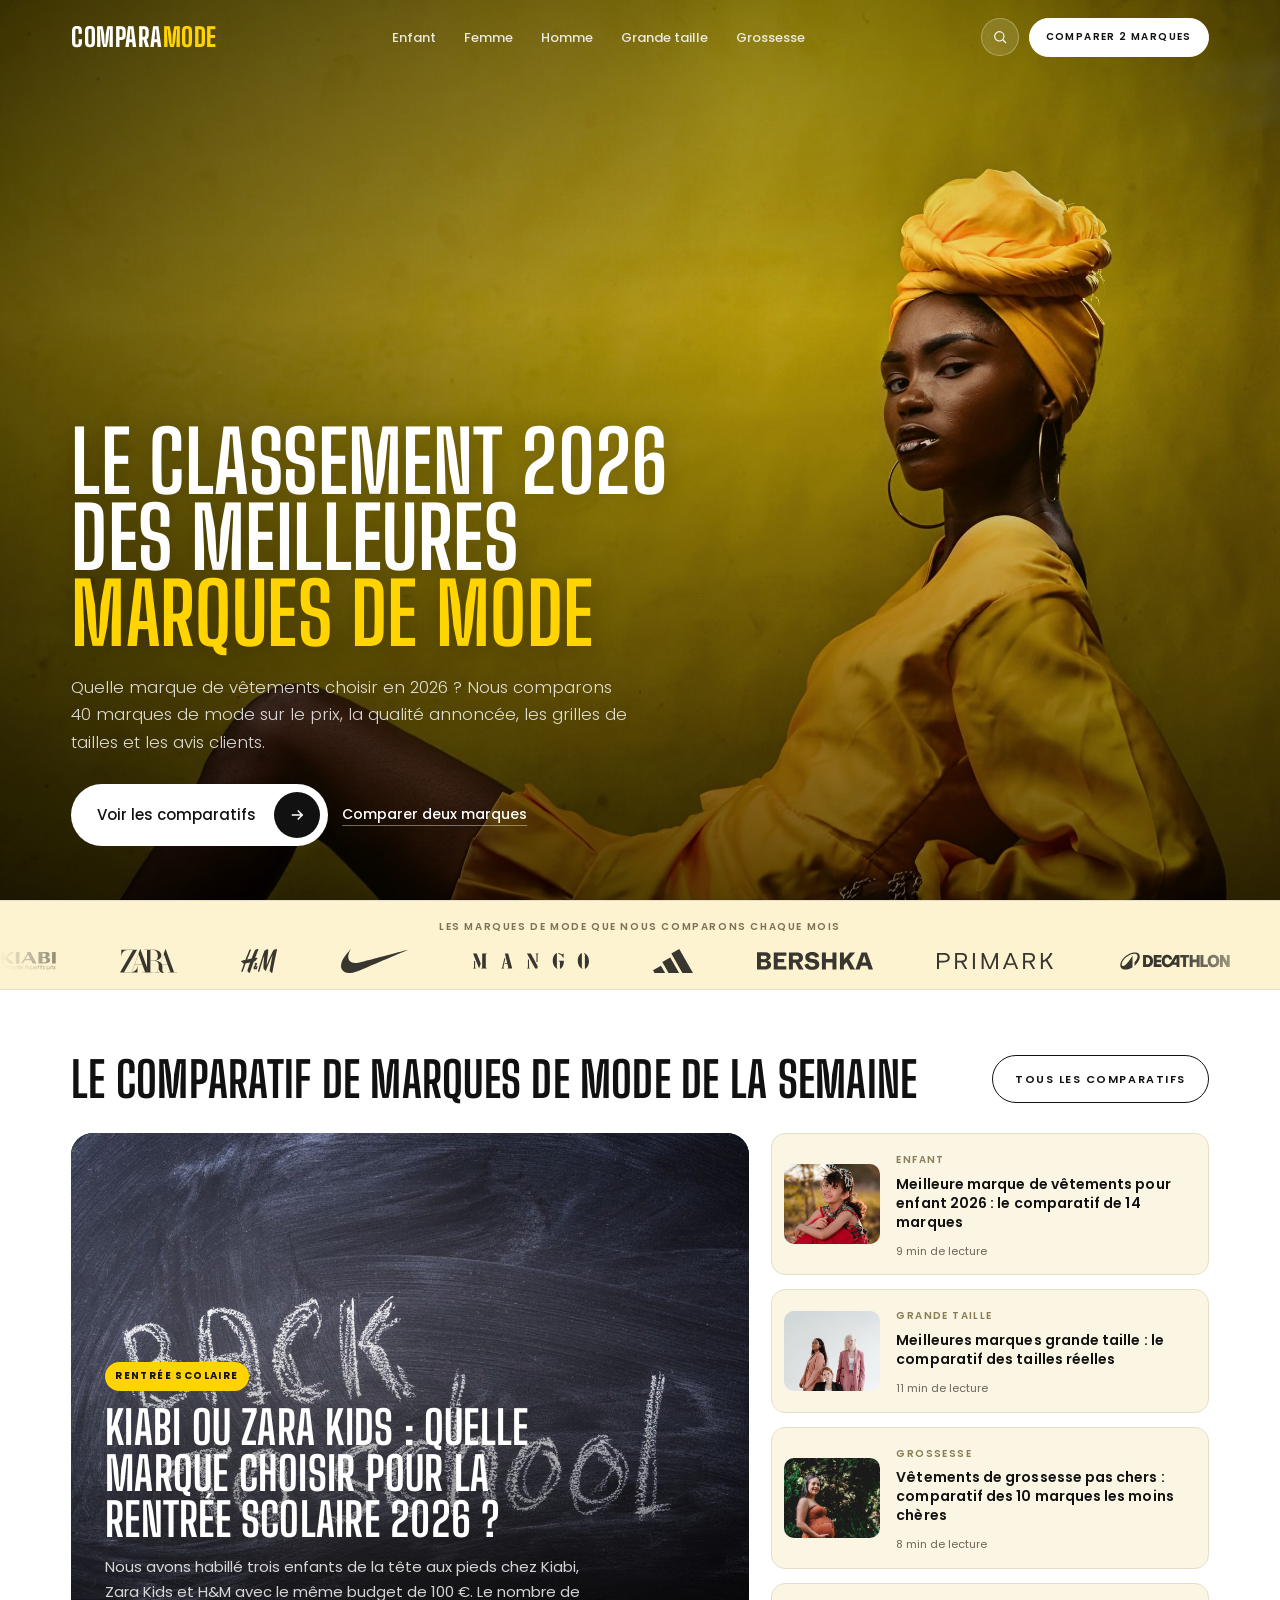
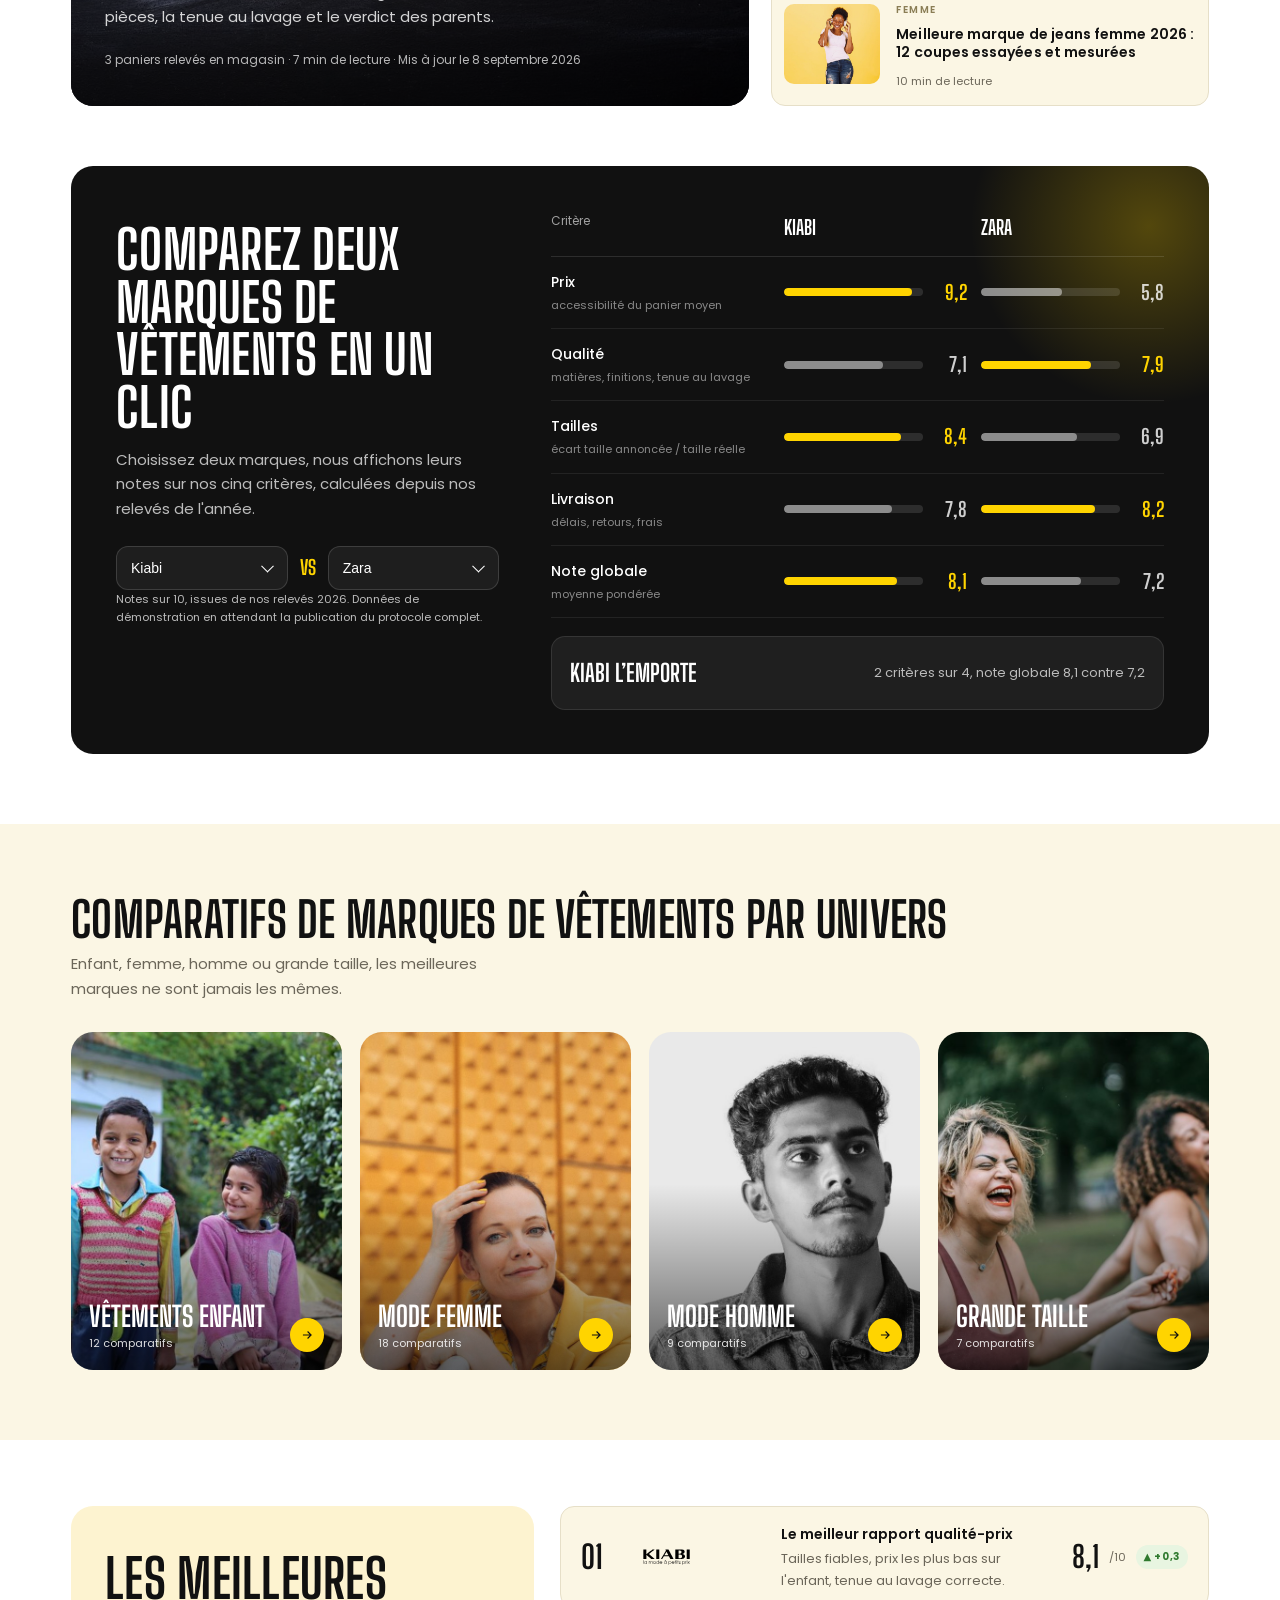
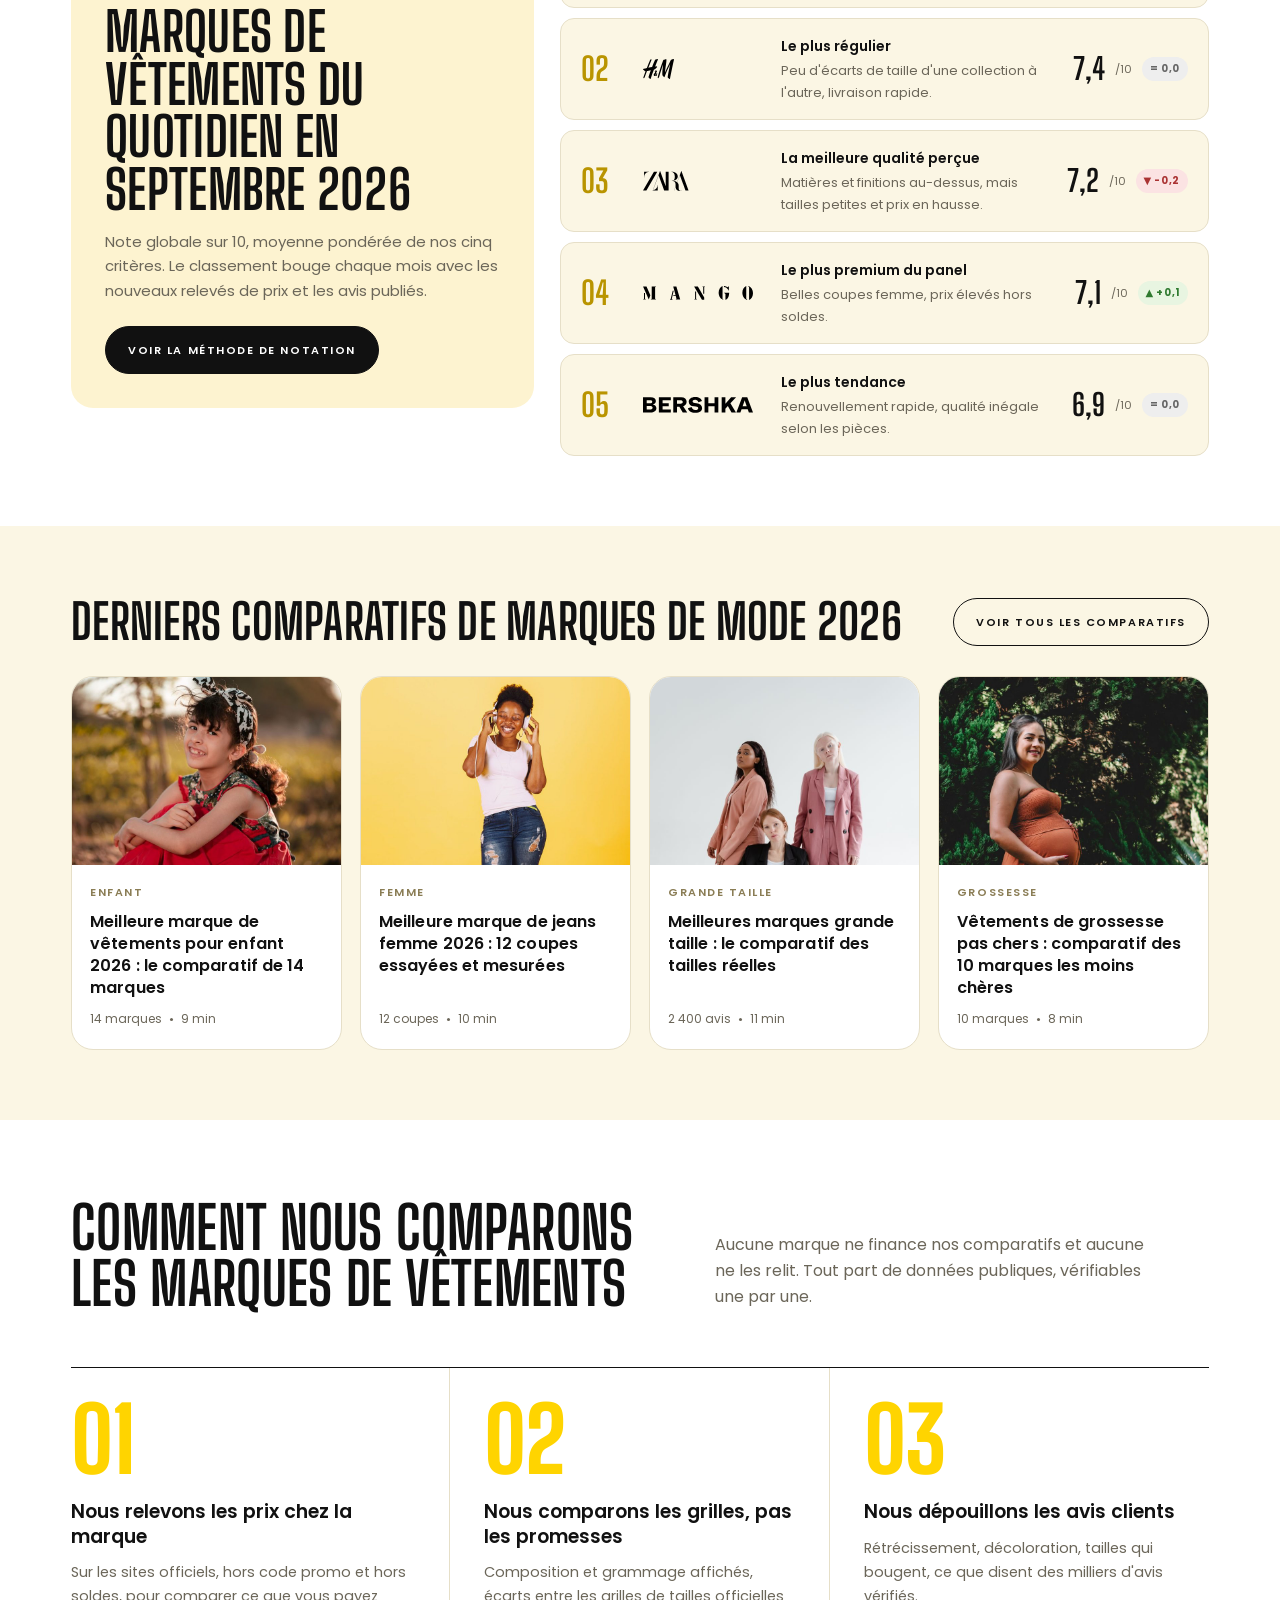
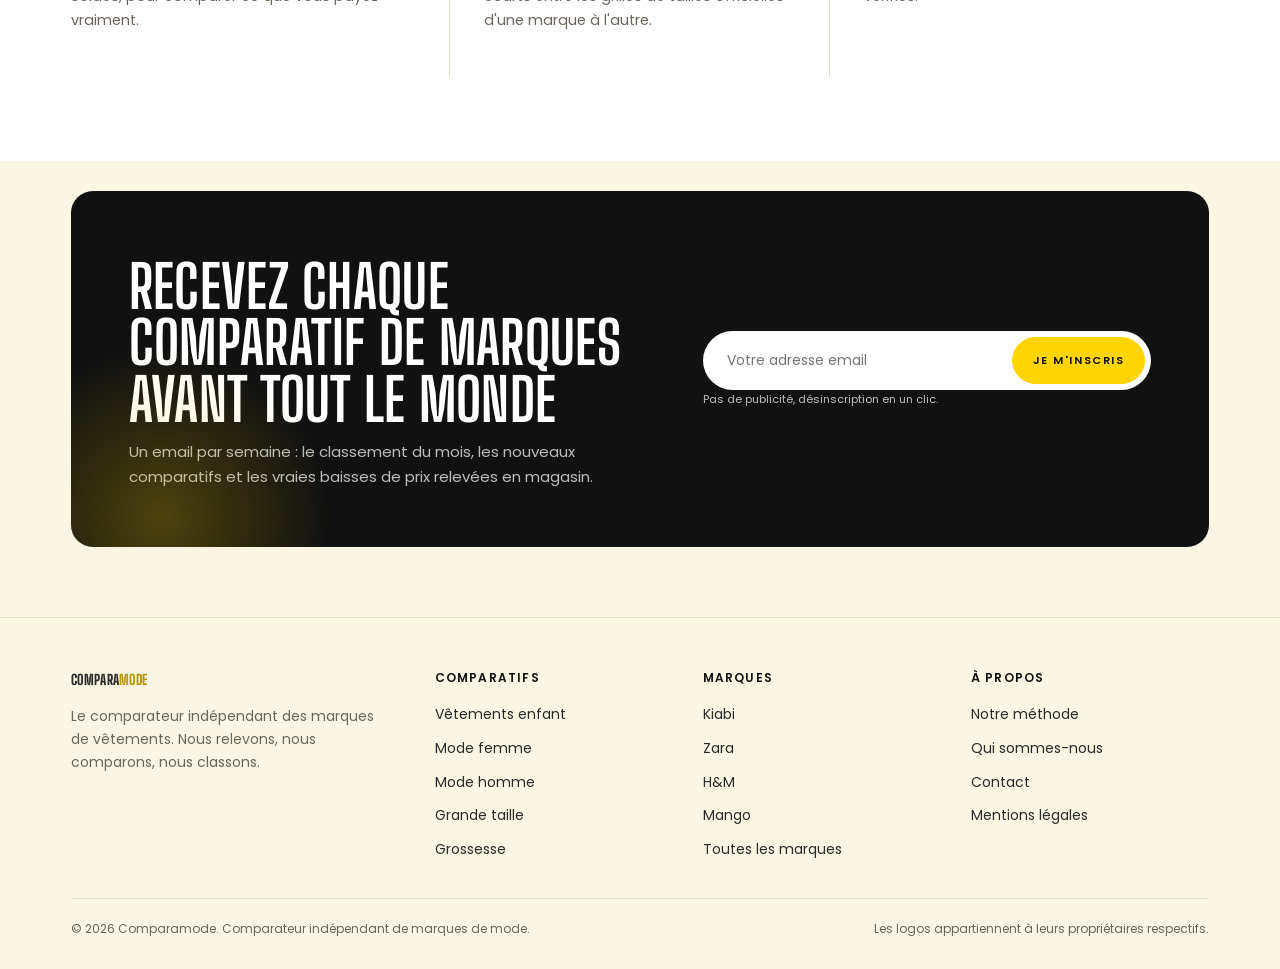
==== index.html @ b5bf591c "Comparamode, comparateur de marques de mode Site statique complet : page d'accueil, 5 pages catégori" ====
<!doctype html>
<html lang="fr">
<head>
<meta charset="utf-8">
<meta name="viewport" content="width=device-width, initial-scale=1">
<title>Comparateur de marques de mode 2026 : le classement des meilleures marques</title>
<meta name="description" content="Comparateur de marques de vêtements 2026 : prix, qualité, tailles réelles et délais de 40 marques de mode, de Kiabi à Zara. Comparatifs enfant, femme, homme et grande taille.">
<link rel="preconnect" href="https://fonts.googleapis.com">
<link rel="preconnect" href="https://fonts.gstatic.com" crossorigin>
<link href="https://fonts.googleapis.com/css2?family=Big+Shoulders+Display:wght@600;700;800&family=Poppins:wght@300;400;500;600&display=swap" rel="stylesheet">
<link rel="stylesheet" href="assets/css/site.css?v=4">
</head>
<body>

<header>
  <div class="wrap nav">
    <a class="logo" href="#">COMPARA<span>MODE</span></a>
    <ul class="menu">
      <li><a href="enfant/">Enfant</a></li>
      <li><a href="femme/">Femme</a></li>
      <li><a href="homme/">Homme</a></li>
      <li><a href="grande-taille/">Grande taille</a></li>
      <li><a href="grossesse/">Grossesse</a></li>
    </ul>
    <div class="nav-actions">
      <a class="iconbtn" href="#" aria-label="Rechercher"><svg viewBox="0 0 24 24"><circle cx="11" cy="11" r="7"/><path d="M16 16l5 5"/></svg></a>
      <a class="btn btn-dark" href="#outil">Comparer 2 marques</a>
      <button class="burger" aria-label="Menu"><svg width="22" height="14" viewBox="0 0 22 14" fill="none" stroke="#111" stroke-width="1.7"><path d="M0 1h22M0 7h22M0 13h22"/></svg></button>
    </div>
  </div>
</header>

<section class="hero">
  <img class="hero-bg" src="assets/img/hero-bg.jpg" alt="Femme en tenue jaune devant un mur jaune" width="2400" height="1790" fetchpriority="high">
  <div class="wrap hero-inner">
    <h1>Le classement 2026 des meilleures <em>marques de mode</em></h1>
    <p>Quelle marque de vêtements choisir en 2026 ? Nous comparons 40 marques de mode sur le prix, la qualité annoncée, les grilles de tailles et les avis clients.</p>
    <div class="btns">
      <a class="btn-pill" href="#comparatifs">Voir les comparatifs <span class="circ"><svg viewBox="0 0 24 24"><path d="M5 12h14M13 6l6 6-6 6"/></svg></span></a>
      <a class="btn-link" href="#outil">Comparer deux marques</a>
    </div>
  </div>
</section>

<section class="brands" id="marques">
  <div class="brands-head">Les marques de mode que nous comparons chaque mois</div>
  <div class="marquee"><div class="marquee-track" id="logoTrack"><img src="assets/logos/kiabi.svg" alt="Kiabi"><img src="assets/logos/zara.svg" alt="Zara"><img src="assets/logos/hm.svg" alt="H&amp;M"><img src="assets/logos/nike.svg" alt="Nike"><img src="assets/logos/mango.svg" alt="Mango"><img src="assets/logos/adidas.svg" alt="Adidas"><img src="assets/logos/bershka.svg" alt="Bershka"><img src="assets/logos/primark.svg" alt="Primark"><img src="assets/logos/decathlon.svg" alt="Decathlon"><img src="assets/logos/pullbear.svg" alt="Pull&amp;Bear"><img src="assets/logos/shein.svg" alt="Shein"><img src="assets/logos/lacoste.svg" alt="Lacoste"><img src="assets/logos/stradivarius.svg" alt="Stradivarius"><img src="assets/logos/promod.svg" alt="Promod"></div></div>
</section>

<section class="featured" id="comparatifs">
  <div class="wrap">
    <div class="section-head">
      <div><h2>Le comparatif de marques de mode de la semaine</h2></div>
      <a class="btn btn-ghost" href="#derniers">Tous les comparatifs</a>
    </div>
    <div class="feat-grid">
      <a class="feat-main" href="#">
        <img src="assets/img/une.jpg" alt="Tableau noir avec la mention back to school" width="1300" height="860">
        <div class="feat-body">
          <span class="tag">Rentrée scolaire</span>
          <h2>Kiabi ou Zara Kids : quelle marque choisir pour la rentrée scolaire 2026 ?</h2>
          <p>Nous avons habillé trois enfants de la tête aux pieds chez Kiabi, Zara Kids et H&amp;M avec le même budget de 100 €. Le nombre de pièces, la tenue au lavage et le verdict des parents.</p>
          <span class="feat-meta">3 paniers relevés en magasin · 7 min de lecture · Mis à jour le 8 septembre 2026</span>
        </div>
      </a>
      <div class="feat-side">
        <a class="side-item" href="enfant/meilleure-marque-vetements-enfant/">
          <img src="assets/img/art-1.jpg" alt="" width="96" height="80">
          <div><span class="eyebrow">Enfant</span><h3>Meilleure marque de vêtements pour enfant 2026 : le comparatif de 14 marques</h3><small>9 min de lecture</small></div>
        </a>
        <a class="side-item" href="grande-taille/meilleures-marques-grande-taille/">
          <img src="assets/img/art-3.jpg" alt="" width="96" height="80">
          <div><span class="eyebrow">Grande taille</span><h3>Meilleures marques grande taille : le comparatif des tailles réelles</h3><small>11 min de lecture</small></div>
        </a>
        <a class="side-item" href="grossesse/vetements-grossesse-pas-cher/">
          <img src="assets/img/art-4.jpg" alt="" width="96" height="80">
          <div><span class="eyebrow">Grossesse</span><h3>Vêtements de grossesse pas chers : comparatif des 10 marques les moins chères</h3><small>8 min de lecture</small></div>
        </a>
        <a class="side-item" href="#">
          <img src="assets/img/art-5.jpg" alt="" width="96" height="80">
          <div><span class="eyebrow">Femme</span><h3>Meilleure marque de jeans femme 2026 : 12 coupes essayées et mesurées</h3><small>10 min de lecture</small></div>
        </a>
      </div>
    </div>
  </div>
</section>

<section class="tool" id="outil">
  <div class="wrap">
    <div class="tool-card">
      <div class="tool-intro">
        
        <h2>Comparez deux marques de vêtements en un clic</h2>
        <p>Choisissez deux marques, nous affichons leurs notes sur nos cinq critères, calculées depuis nos relevés de l'année.</p>
        <div class="selects">
          <div class="select"><select id="brandA" aria-label="Première marque"></select></div>
          <span class="vs">VS</span>
          <div class="select"><select id="brandB" aria-label="Seconde marque"></select></div>
        </div>
        <p class="tool-note">Notes sur 10, issues de nos relevés 2026. Données de démonstration en attendant la publication du protocole complet.</p>
      </div>
      <div class="compare">
        <div class="cmp-head"><span>Critère</span><b id="nameA"></b><b id="nameB"></b></div>
        <div id="rows"></div>
        <div class="verdict"><b id="verdict"></b><span id="verdictSub"></span></div>
      </div>
    </div>
  </div>
</section>

<section class="cats" id="categories">
  <div class="wrap">
    <div class="section-head">
      <div><h2>Comparatifs de marques de vêtements par univers</h2><p>Enfant, femme, homme ou grande taille, les meilleures marques ne sont jamais les mêmes.</p></div>
    </div>
    <div class="grid4">
      <a class="tile" href="enfant/"><img src="assets/img/cat-enfant.jpg" alt="Vêtements enfant" width="760" height="720"><span class="tile-label"><span><strong>Vêtements enfant</strong><em>12 comparatifs</em></span><span class="arrow"><svg viewBox="0 0 24 24"><path d="M5 12h14M13 6l6 6-6 6"/></svg></span></span></a>
      <a class="tile" href="femme/"><img src="assets/img/cat-femme.jpg" alt="Mode femme" width="760" height="720"><span class="tile-label"><span><strong>Mode femme</strong><em>18 comparatifs</em></span><span class="arrow"><svg viewBox="0 0 24 24"><path d="M5 12h14M13 6l6 6-6 6"/></svg></span></span></a>
      <a class="tile" href="homme/"><img src="assets/img/cat-homme.jpg" alt="Mode homme" width="760" height="720"><span class="tile-label"><span><strong>Mode homme</strong><em>9 comparatifs</em></span><span class="arrow"><svg viewBox="0 0 24 24"><path d="M5 12h14M13 6l6 6-6 6"/></svg></span></span></a>
      <a class="tile" href="grande-taille/"><img src="assets/img/cat-grande-taille.jpg" alt="Mode grande taille" width="760" height="720"><span class="tile-label"><span><strong>Grande taille</strong><em>7 comparatifs</em></span><span class="arrow"><svg viewBox="0 0 24 24"><path d="M5 12h14M13 6l6 6-6 6"/></svg></span></span></a>
    </div>
  </div>
</section>

<section class="ranking" id="classement">
  <div class="wrap rank-grid">
    <div class="rank-intro">
      
      <h2>Les meilleures marques de vêtements du quotidien en septembre 2026</h2>
      <p>Note globale sur 10, moyenne pondérée de nos cinq critères. Le classement bouge chaque mois avec les nouveaux relevés de prix et les avis publiés.</p>
      <a class="btn btn-dark" href="#methode">Voir la méthode de notation</a>
    </div>
    <div class="rank-list">
      <div class="rank-row"><span class="pos first">01</span><img src="assets/logos/kiabi.svg" alt="Kiabi"><div class="why"><b>Le meilleur rapport qualité-prix</b>Tailles fiables, prix les plus bas sur l'enfant, tenue au lavage correcte.</div><div class="score"><b>8,1</b><small>/10</small><span class="chip">▲ +0,3</span></div></div>
      <div class="rank-row"><span class="pos">02</span><img src="assets/logos/hm.svg" alt="H&amp;M"><div class="why"><b>Le plus régulier</b>Peu d'écarts de taille d'une collection à l'autre, livraison rapide.</div><div class="score"><b>7,4</b><small>/10</small><span class="chip flat">= 0,0</span></div></div>
      <div class="rank-row"><span class="pos">03</span><img src="assets/logos/zara.svg" alt="Zara"><div class="why"><b>La meilleure qualité perçue</b>Matières et finitions au-dessus, mais tailles petites et prix en hausse.</div><div class="score"><b>7,2</b><small>/10</small><span class="chip down">▼ -0,2</span></div></div>
      <div class="rank-row"><span class="pos">04</span><img src="assets/logos/mango.svg" alt="Mango"><div class="why"><b>Le plus premium du panel</b>Belles coupes femme, prix élevés hors soldes.</div><div class="score"><b>7,1</b><small>/10</small><span class="chip">▲ +0,1</span></div></div>
      <div class="rank-row"><span class="pos">05</span><img src="assets/logos/bershka.svg" alt="Bershka"><div class="why"><b>Le plus tendance</b>Renouvellement rapide, qualité inégale selon les pièces.</div><div class="score"><b>6,9</b><small>/10</small><span class="chip flat">= 0,0</span></div></div>
    </div>
  </div>
</section>

<section class="posts" id="derniers">
  <div class="wrap">
    <div class="section-head">
      <div><h2>Derniers comparatifs de marques de mode 2026</h2></div>
      <a class="btn btn-ghost" href="#">Voir tous les comparatifs</a>
    </div>
    <div class="grid4">
      <a class="post" href="enfant/meilleure-marque-vetements-enfant/"><img src="assets/img/art-1.jpg" alt="" width="800" height="560"><div class="post-body"><span class="eyebrow">Enfant</span><h3>Meilleure marque de vêtements pour enfant 2026 : le comparatif de 14 marques</h3><span class="meta">14 marques <i></i> 9 min</span></div></a>
      <a class="post" href="#"><img src="assets/img/art-5.jpg" alt="" width="800" height="560"><div class="post-body"><span class="eyebrow">Femme</span><h3>Meilleure marque de jeans femme 2026 : 12 coupes essayées et mesurées</h3><span class="meta">12 coupes <i></i> 10 min</span></div></a>
      <a class="post" href="grande-taille/meilleures-marques-grande-taille/"><img src="assets/img/art-3.jpg" alt="" width="800" height="560"><div class="post-body"><span class="eyebrow">Grande taille</span><h3>Meilleures marques grande taille : le comparatif des tailles réelles</h3><span class="meta">2 400 avis <i></i> 11 min</span></div></a>
      <a class="post" href="grossesse/vetements-grossesse-pas-cher/"><img src="assets/img/art-4.jpg" alt="" width="800" height="560"><div class="post-body"><span class="eyebrow">Grossesse</span><h3>Vêtements de grossesse pas chers : comparatif des 10 marques les moins chères</h3><span class="meta">10 marques <i></i> 8 min</span></div></a>
    </div>
  </div>
</section>

<section class="method" id="methode">
  <div class="wrap">
    <div class="method-head">
      <h2>Comment nous comparons les marques de vêtements</h2>
      <p>Aucune marque ne finance nos comparatifs et aucune ne les relit. Tout part de données publiques, vérifiables une par une.</p>
    </div>
    <div class="steps">
      <div class="step"><span class="n">01</span><h3>Nous relevons les prix chez la marque</h3><p>Sur les sites officiels, hors code promo et hors soldes, pour comparer ce que vous payez vraiment.</p></div>
      <div class="step"><span class="n">02</span><h3>Nous comparons les grilles, pas les promesses</h3><p>Composition et grammage affichés, écarts entre les grilles de tailles officielles d'une marque à l'autre.</p></div>
      <div class="step"><span class="n">03</span><h3>Nous dépouillons les avis clients</h3><p>Rétrécissement, décoloration, tailles qui bougent, ce que disent des milliers d'avis vérifiés.</p></div>
    </div>
  </div>
</section>

<section class="news" id="newsletter">
  <div class="wrap">
    <div class="news-card">
      <div>
        
        <h2>Recevez chaque comparatif de marques avant tout le monde</h2>
        <p>Un email par semaine : le classement du mois, les nouveaux comparatifs et les vraies baisses de prix relevées en magasin.</p>
      </div>
      <div>
        <form class="form" onsubmit="return false">
          <input type="email" placeholder="Votre adresse email" aria-label="Adresse email" required>
          <button class="btn btn-yellow" type="submit">Je m'inscris</button>
        </form>
        <p class="form-note">Pas de publicité, désinscription en un clic.</p>
      </div>
    </div>
  </div>
</section>

<footer>
  <div class="wrap">
    <div class="foot-grid">
      <div class="foot-brand"><a class="logo" href="#">COMPARA<span>MODE</span></a><p>Le comparateur indépendant des marques de vêtements. Nous relevons, nous comparons, nous classons.</p></div>
      <div><h4>Comparatifs</h4><ul><li><a href="enfant/">Vêtements enfant</a></li><li><a href="femme/">Mode femme</a></li><li><a href="homme/">Mode homme</a></li><li><a href="grande-taille/">Grande taille</a></li><li><a href="grossesse/">Grossesse</a></li></ul></div>
      <div><h4>Marques</h4><ul><li><a href="#">Kiabi</a></li><li><a href="#">Zara</a></li><li><a href="#">H&amp;M</a></li><li><a href="#">Mango</a></li><li><a href="#">Toutes les marques</a></li></ul></div>
      <div><h4>À propos</h4><ul><li><a href="#methode">Notre méthode</a></li><li><a href="#">Qui sommes-nous</a></li><li><a href="#">Contact</a></li><li><a href="#">Mentions légales</a></li></ul></div>
    </div>
    <div class="foot-bottom"><span>© 2026 Comparamode. Comparateur indépendant de marques de mode.</span><span>Les logos appartiennent à leurs propriétaires respectifs.</span></div>
  </div>
</footer>

<script src="assets/js/site.js?v=4"></script>
<script>
(function(){
  // Notes /10 par critere : prix, qualite, tailles, livraison, global. Donnees de demonstration.
  var brands={
    "Kiabi":    [9.2,7.1,8.4,7.8,8.1],
    "Zara":     [5.8,7.9,6.9,8.2,7.2],
    "H&M":      [7.6,6.8,7.2,7.9,7.4],
    "Mango":    [5.2,8.1,7.4,7.6,7.1],
    "Bershka":  [7.0,6.2,6.5,7.7,6.9],
    "Decathlon":[8.6,8.3,8.0,8.5,8.4],
    "Shein":    [9.6,4.1,5.2,5.9,6.2]
  };
  var crits=[["Prix","accessibilité du panier moyen"],["Qualité","matières, finitions, tenue au lavage"],["Tailles","écart taille annoncée / taille réelle"],["Livraison","délais, retours, frais"],["Note globale","moyenne pondérée"]];
  var A=document.getElementById('brandA'),B=document.getElementById('brandB');
  Object.keys(brands).forEach(function(n){A.add(new Option(n,n));B.add(new Option(n,n));});
  A.value="Kiabi";B.value="Zara";
  function fmt(v){return v.toFixed(1).replace('.',',');}
  function render(){
    var a=A.value,b=B.value,ra=brands[a],rb=brands[b],wins=0,rows='';
    document.getElementById('nameA').textContent=a;document.getElementById('nameB').textContent=b;
    crits.forEach(function(c,i){
      var va=ra[i],vb=rb[i],wa=va>vb,wb=vb>va; if(i<4&&wa)wins++;
      rows+='<div class="cmp-row"><div class="crit">'+c[0]+'<small>'+c[1]+'</small></div>'
        +'<div class="bar'+(wa?' win':'')+'" data-brand="'+a+'"><div class="track"><div class="fill" style="width:'+(va*10)+'%"></div></div><span class="val">'+fmt(va)+'</span></div>'
        +'<div class="bar'+(wb?' win':'')+'" data-brand="'+b+'"><div class="track"><div class="fill" style="width:'+(vb*10)+'%"></div></div><span class="val">'+fmt(vb)+'</span></div></div>';
    });
    document.getElementById('rows').innerHTML=rows;
    var v=document.getElementById('verdict'),s=document.getElementById('verdictSub');
    if(a===b){v.textContent='Choisissez deux marques différentes';s.textContent='';return;}
    var lead=ra[4]>rb[4]?a:rb[4]>ra[4]?b:null;
    v.textContent=lead?lead+' l’emporte':'Égalité parfaite';
    s.textContent=lead?(lead===a?wins:4-wins)+' critères sur 4, note globale '+fmt(lead===a?ra[4]:rb[4])+' contre '+fmt(lead===a?rb[4]:ra[4]):'Même note globale sur nos relevés';
  }
  A.addEventListener('change',render);B.addEventListener('change',render);render();
})();
</script>
</body>
</html>
---- assets/css/site.css ----
:root{
  --yellow:#FFD400;
  --yellow-soft:#FDF3D0;
  --yellow-pale:#FBF6E4;
  --ink:#111111;
  --ink-2:#2A2A2A;
  --muted:#6B6659;
  --line:#E6DFC8;
  --white:#FFFFFF;
  --r-lg:22px;
  --r-md:14px;
  --gutter:clamp(16px,4vw,56px);
  --display:'Big Shoulders Display','Arial Narrow',Impact,sans-serif;
  --text:'Poppins',system-ui,-apple-system,'Helvetica Neue',Arial,sans-serif;
}
*{box-sizing:border-box}
html{-webkit-text-size-adjust:100%;scroll-behavior:smooth}
section{scroll-margin-top:84px}
body{margin:0;background:var(--yellow-pale);color:var(--ink);font-family:var(--text);font-size:15px;line-height:1.65;font-weight:400}
img{max-width:100%;height:auto;display:block}
a{color:inherit;text-decoration:none}
button{font:inherit}
.wrap{max-width:1240px;margin:0 auto;padding-inline:var(--gutter)}
h1,h2,h3,h4,.display{font-family:var(--display);font-weight:700;letter-spacing:.005em;text-transform:uppercase}
.eyebrow{font-size:11px;letter-spacing:.14em;text-transform:uppercase;font-weight:600;color:#8A7D55}
.btn{display:inline-flex;align-items:center;gap:8px;font-size:11px;letter-spacing:.14em;font-weight:600;padding:14px 22px;border:1px solid var(--ink);border-radius:999px;transition:.2s ease;cursor:pointer;text-transform:uppercase}
.btn-dark{background:var(--ink);color:#fff}
.btn-dark:hover{background:var(--yellow);color:var(--ink);border-color:var(--yellow)}
.btn-ghost{background:transparent;color:var(--ink)}
.btn-ghost:hover{background:var(--ink);color:#fff}
.btn-yellow{background:var(--yellow);color:var(--ink);border-color:var(--yellow)}
.btn-yellow:hover{background:#fff;border-color:#fff}
.section-head{display:flex;justify-content:space-between;align-items:flex-end;gap:24px;margin-bottom:30px}
.section-head h2{font-size:clamp(34px,3.8vw,52px);line-height:.98;margin:6px 0 0}
.section-head p{color:var(--muted);margin:8px 0 0;max-width:52ch}
.section-head .btn{flex:none}

/* ---------- header sticky ---------- */
header{position:fixed;top:0;left:0;right:0;z-index:50;background:transparent;border-bottom:1px solid transparent;transition:background .35s,border-color .35s;color:#fff}
header.scrolled{background:rgba(251,246,228,.86);backdrop-filter:saturate(1.4) blur(12px);-webkit-backdrop-filter:saturate(1.4) blur(12px);border-bottom-color:var(--line);color:var(--ink)}
header .logo span{color:var(--yellow)}
header.scrolled .logo span{color:#B99400}
header .menu a{color:rgba(255,255,255,.85)}
header.scrolled .menu a{color:var(--ink-2)}
header .iconbtn{background:rgba(255,255,255,.12);border-color:rgba(255,255,255,.3)}
header .iconbtn svg{stroke:#fff}
header.scrolled .iconbtn{background:#fff;border-color:var(--line)}
header.scrolled .iconbtn svg{stroke:#1c1c1c}
header .btn-dark{background:#fff;color:var(--ink);border-color:#fff}
header.scrolled .btn-dark{background:var(--ink);color:#fff;border-color:var(--ink)}
header .burger svg{stroke:#fff}
header.scrolled .burger svg{stroke:#111}
.nav{display:flex;align-items:center;gap:26px;padding-block:16px}
.logo{font-family:var(--display);font-weight:800;font-size:26px;letter-spacing:.02em;transition:color .3s}
.logo span{color:#B99400}
.menu{display:flex;gap:28px;margin:0 auto;list-style:none;padding:0}
.menu a{font-size:13px;font-weight:500;color:var(--ink-2)}
.menu a:hover{color:#000;text-decoration:underline;text-underline-offset:6px}
.nav-actions{display:flex;gap:10px;align-items:center}
.nav .btn{padding:10px 16px;font-size:10px}
.iconbtn{width:38px;height:38px;border-radius:999px;border:1px solid var(--line);display:grid;place-items:center;background:#fff}
.iconbtn svg{width:16px;height:16px;stroke:#1c1c1c;fill:none;stroke-width:1.7}
.burger{display:none;background:none;border:0;padding:0;cursor:pointer}

/* ---------- hero ---------- */
.hero{position:relative;height:100vh;min-height:640px;max-height:980px;overflow:hidden;background:#3a3300;color:#fff;display:flex;align-items:flex-end}
.hero-bg{position:absolute;inset:0;width:100%;height:100%;object-fit:cover;object-position:68% 40%;transform-origin:62% 45%;will-change:transform}
.hero-bg.in{animation:breathe 9s ease-in-out infinite alternate}
.cat-hero .hero-bg.in{animation:none;transform:none}
@keyframes breathe{from{transform:scale(1)}to{transform:scale(1.09)}}
.hero::after{content:"";position:absolute;inset:0;background:linear-gradient(180deg,rgba(0,0,0,.28) 0%,rgba(0,0,0,0) 35%,rgba(0,0,0,.55) 100%),linear-gradient(90deg,rgba(0,0,0,.45) 0%,rgba(0,0,0,0) 60%)}
.hero-inner{position:relative;z-index:1;width:100%;padding-bottom:clamp(40px,6vh,72px)}
.hero h1{font-size:clamp(46px,6.6vw,100px);line-height:.9;margin:0 0 22px;letter-spacing:.005em;max-width:19ch;text-shadow:0 2px 24px rgba(0,0,0,.25)}
.hero h1 em{font-style:normal;color:var(--yellow)}
.hero p{color:rgba(255,255,255,.82);max-width:56ch;margin:0 0 28px;font-size:clamp(15px,1.3vw,18px);font-weight:300}
.btns{display:flex;gap:14px;flex-wrap:wrap;align-items:center}
.btn-pill{display:inline-flex;align-items:center;gap:18px;background:#fff;color:var(--ink);border-radius:999px;padding:8px 8px 8px 26px;font-size:15px;font-weight:500;text-transform:none;letter-spacing:0;border:0;transition:.25s}
.btn-pill .circ{width:46px;height:46px;border-radius:999px;background:var(--ink);display:grid;place-items:center;transition:.25s}
.btn-pill .circ svg{width:18px;height:18px;stroke:#fff;fill:none;stroke-width:2}
.btn-pill:hover{background:var(--yellow)}
.btn-pill:hover .circ{transform:translateX(3px)}
.btn-link{color:#fff;font-size:14px;font-weight:500;text-decoration:underline;text-underline-offset:6px;text-decoration-color:rgba(255,255,255,.4)}
.btn-link:hover{text-decoration-color:var(--yellow)}
@keyframes pulse{0%,100%{opacity:.3}50%{opacity:1}}

/* ---------- bandeau marques ---------- */
.brands{background:var(--yellow-soft);border-block:1px solid var(--line);padding-block:18px 16px}
.brands-head{text-align:center;font-size:10px;letter-spacing:.16em;color:#7d7256;margin-bottom:13px;text-transform:uppercase;font-weight:600}
.marquee{position:relative;overflow:hidden;-webkit-mask-image:linear-gradient(90deg,transparent,#000 8%,#000 92%,transparent);mask-image:linear-gradient(90deg,transparent,#000 8%,#000 92%,transparent)}
.marquee-track{--shift:0px;--dur:30s;display:flex;flex-wrap:nowrap;width:max-content;gap:64px;align-items:center;will-change:transform}
.marquee-track.ready{animation:slide var(--dur) linear infinite}
.marquee:hover .marquee-track{animation-play-state:paused}
.marquee-track img{height:24px;width:auto;max-width:116px;object-fit:contain;filter:grayscale(1) brightness(0);opacity:.78;transition:.25s ease}
.marquee-track img:hover{filter:none;opacity:1}
@keyframes slide{from{transform:translateX(0)}to{transform:translateX(calc(-1 * var(--shift)))}}

/* ---------- à la une ---------- */
.featured{background:var(--white);padding-block:60px 30px}
.feat-grid{display:grid;grid-template-columns:1.55fr 1fr;gap:22px}
.feat-main{position:relative;border-radius:var(--r-lg);overflow:hidden;background:#111;color:#fff;min-height:480px;display:flex;align-items:flex-end}
.feat-main img{position:absolute;inset:0;width:100%;height:100%;object-fit:cover;transition:transform .8s ease}
.feat-main:hover img{transform:scale(1.03)}
.feat-main::after{content:"";position:absolute;inset:0;background:linear-gradient(180deg,rgba(0,0,0,0) 30%,rgba(0,0,0,.78) 100%)}
.feat-body{position:relative;z-index:1;padding:34px}
.tag{display:inline-block;background:var(--yellow);color:var(--ink);font-size:10px;letter-spacing:.14em;font-weight:700;padding:6px 10px;border-radius:999px;text-transform:uppercase}
.feat-body h2{font-size:clamp(34px,3.6vw,52px);line-height:1;margin:14px 0 12px;max-width:24ch}
.feat-body p{margin:0 0 18px;color:rgba(255,255,255,.82);max-width:56ch}
.feat-meta{font-size:12px;color:rgba(255,255,255,.7)}
.feat-side{display:flex;flex-direction:column;gap:14px}
.side-item{display:grid;grid-template-columns:96px 1fr;gap:16px;align-items:center;background:var(--yellow-pale);border:1px solid var(--line);border-radius:var(--r-md);padding:12px;transition:.2s ease}
.side-item:hover{transform:translateX(4px);background:var(--yellow-soft)}
.side-item img{width:96px;height:80px;object-fit:cover;border-radius:10px}
.side-item h3{font-family:var(--text);font-weight:600;font-size:14px;line-height:1.35;margin:4px 0 6px;text-transform:none}
.side-item .eyebrow{font-size:10px}
.side-item small{font-size:11px;color:var(--muted)}

/* ---------- outil de comparaison ---------- */
.tool{background:var(--white);padding-block:30px 70px}
.tool-card{background:var(--ink);color:#fff;border-radius:var(--r-lg);padding:clamp(24px,3.5vw,48px);display:grid;grid-template-columns:1fr 1.6fr;gap:clamp(24px,4vw,56px);position:relative;overflow:hidden}
.tool-card::before{content:"";position:absolute;right:-120px;top:-120px;width:360px;height:360px;border-radius:50%;background:radial-gradient(circle,rgba(255,212,0,.28),transparent 70%)}
.tool-intro h2{font-size:clamp(38px,4.2vw,58px);line-height:.98;margin:12px 0 14px}
.tool-intro p{color:rgba(255,255,255,.72);margin:0 0 24px}
.tool-intro .eyebrow{color:var(--yellow)}
.selects{display:grid;grid-template-columns:1fr auto 1fr;gap:12px;align-items:center}
.vs{font-family:var(--display);font-size:20px;font-weight:700;color:var(--yellow)}
.select{position:relative}
.select select{width:100%;appearance:none;-webkit-appearance:none;background:#1E1E1E;color:#fff;border:1px solid rgba(255,255,255,.14);border-radius:12px;padding:13px 40px 13px 14px;font-weight:500;font-size:14px;cursor:pointer}
.select::after{content:"";position:absolute;right:16px;top:50%;width:8px;height:8px;border-right:1.6px solid #fff;border-bottom:1.6px solid #fff;transform:translateY(-70%) rotate(45deg);pointer-events:none}
.compare{position:relative;z-index:1}
.cmp-head{display:grid;grid-template-columns:1.2fr 1fr 1fr;gap:14px;font-size:12px;color:rgba(255,255,255,.6);padding:0 0 12px;border-bottom:1px solid rgba(255,255,255,.12)}
.cmp-head b{color:#fff;font-size:20px;font-family:var(--display);font-weight:700;text-transform:uppercase}
.cmp-row{display:grid;grid-template-columns:1.2fr 1fr 1fr;gap:14px;align-items:center;padding:14px 0;border-bottom:1px solid rgba(255,255,255,.08)}
.cmp-row .crit{font-weight:500;font-size:14px}
.cmp-row .crit small{display:block;color:rgba(255,255,255,.5);font-weight:400;font-size:11px;margin-top:2px}
.bar{display:flex;align-items:center;gap:10px}
.bar .track{flex:1;height:8px;border-radius:99px;background:rgba(255,255,255,.12);overflow:hidden}
.bar .fill{height:100%;border-radius:99px;background:rgba(255,255,255,.45);transition:width .6s cubic-bezier(.2,.8,.2,1)}
.bar.win .fill{background:var(--yellow)}
.bar .val{font-family:var(--display);font-size:20px;font-weight:700;min-width:34px;text-align:right;color:rgba(255,255,255,.8)}
.bar.win .val{color:var(--yellow)}
.verdict{display:flex;justify-content:space-between;align-items:center;gap:14px;margin-top:18px;padding:16px 18px;background:rgba(255,255,255,.06);border:1px solid rgba(255,255,255,.1);border-radius:14px;flex-wrap:wrap}
.verdict b{font-family:var(--display);font-weight:700;font-size:24px;text-transform:uppercase}
.verdict span{color:rgba(255,255,255,.7);font-size:13px}
.tool-note{margin-top:14px;font-size:11px;color:rgba(255,255,255,.45)}

/* ---------- catégories ---------- */
.cats{background:var(--yellow-pale);padding-block:66px 70px}
.grid4{display:grid;grid-template-columns:repeat(4,1fr);gap:18px}
.tile{position:relative;border-radius:var(--r-lg);overflow:hidden;background:var(--yellow-soft);display:block}
.tile img{aspect-ratio:4/5;width:100%;object-fit:cover;transition:transform .6s ease}
.tile:hover img{transform:scale(1.05)}
.tile::after{content:"";position:absolute;inset:auto 0 0 0;height:55%;background:linear-gradient(transparent,rgba(0,0,0,.6))}
.tile-label{position:absolute;left:18px;right:18px;bottom:18px;color:#fff;z-index:1;display:flex;justify-content:space-between;align-items:flex-end;gap:10px}
.tile-label strong{display:block;font-family:var(--display);font-weight:700;font-size:28px;line-height:1;text-transform:uppercase}
.tile-label em{font-style:normal;font-size:11px;opacity:.85;display:block;margin-top:4px}
.tile-label .arrow{width:34px;height:34px;border-radius:99px;background:var(--yellow);display:grid;place-items:center;flex:none;transition:.2s}
.tile:hover .arrow{transform:rotate(-45deg)}
.tile-label .arrow svg{width:14px;height:14px;stroke:#111;fill:none;stroke-width:2}

/* ---------- classement du mois ---------- */
.ranking{background:var(--white);padding-block:66px 70px}
.rank-grid{display:grid;grid-template-columns:1fr 1.4fr;gap:26px;align-items:start}
.rank-intro{background:var(--yellow-soft);border-radius:var(--r-lg);padding:34px;position:sticky;top:96px}
.rank-intro h2{font-size:clamp(38px,4.2vw,58px);line-height:.98;margin:12px 0 14px}
.rank-intro p{color:var(--muted);margin:0 0 22px}
.rank-list{display:flex;flex-direction:column;gap:10px}
.rank-row{display:grid;grid-template-columns:44px 120px 1fr auto;gap:18px;align-items:center;background:var(--yellow-pale);border:1px solid var(--line);border-radius:var(--r-md);padding:16px 20px;transition:.2s}
.rank-row:hover{background:#fff;transform:translateX(4px)}
.rank-row .pos{font-family:var(--display);font-size:32px;font-weight:700;color:#B99400}
.rank-row .pos.first{color:var(--ink)}
.rank-row img{height:20px;width:auto;max-width:110px;object-fit:contain;filter:grayscale(1) brightness(0)}
.rank-row .why{font-size:13px;color:var(--muted)}
.rank-row .why b{display:block;color:var(--ink);font-weight:600;font-size:14px;margin-bottom:2px}
.score{display:flex;align-items:center;gap:10px}
.score b{font-family:var(--display);font-size:30px;font-weight:700}
.score small{font-size:11px;color:var(--muted)}
.chip{font-size:10px;font-weight:700;letter-spacing:.06em;padding:4px 8px;border-radius:99px;background:#E8F5E1;color:#2F7A2F}
.chip.down{background:#FBE3E3;color:#A33}
.chip.flat{background:#EEE;color:#666}

/* ---------- derniers comparatifs ---------- */
.posts{background:var(--yellow-pale);padding-block:66px 70px}
.post{background:#fff;border:1px solid var(--line);border-radius:var(--r-lg);overflow:hidden;display:flex;flex-direction:column;transition:.25s ease}
.post:hover{transform:translateY(-5px);box-shadow:0 18px 40px rgba(60,45,0,.08)}
.post img{aspect-ratio:10/7;width:100%;object-fit:cover}
.post-body{padding:18px 18px 20px;display:flex;flex-direction:column;gap:9px;flex:1}
.post h3{font-family:var(--text);font-weight:600;font-size:15px;line-height:1.38;margin:0;text-transform:none}
.post .meta{margin-top:auto;font-size:12px;color:var(--muted);display:flex;gap:8px;align-items:center}
.post .meta i{width:3px;height:3px;border-radius:99px;background:var(--muted);display:inline-block}

/* ---------- méthode ---------- */
.method{background:var(--white);padding-block:80px 84px}
.method-head{display:grid;grid-template-columns:1.1fr .9fr;gap:40px;align-items:end;margin-bottom:56px}
.method-head h2{font-size:clamp(40px,4.6vw,66px);line-height:.94;margin:0}
.method-head p{color:var(--muted);margin:0;font-size:16px;max-width:44ch}
.steps{display:grid;grid-template-columns:repeat(3,1fr);gap:0;border-top:1px solid var(--ink)}
.step{position:relative;padding:34px 34px 44px 0;border-right:1px solid var(--line)}
.step:last-child{border-right:0}
.step+.step{padding-left:34px}
.step .n{font-family:var(--display);font-weight:800;font-size:clamp(72px,7vw,112px);line-height:.85;color:var(--yellow);letter-spacing:-.01em;display:block;margin:0 0 22px}
.step h3{font-family:var(--text);font-weight:600;text-transform:none;letter-spacing:0;font-size:19px;line-height:1.3;margin:0 0 12px}
.step p{color:var(--muted);margin:0;font-size:14.5px}

/* ---------- newsletter dark card ---------- */
.news{background:var(--yellow-pale);padding-block:30px 70px}
.news-card{background:var(--ink);color:#fff;border-radius:var(--r-lg);padding:clamp(30px,4.5vw,60px);display:grid;grid-template-columns:1.2fr 1fr;gap:36px;align-items:center;position:relative;overflow:hidden}
.news-card::after{content:"";position:absolute;left:-80px;bottom:-140px;width:340px;height:340px;border-radius:50%;background:radial-gradient(circle,rgba(255,212,0,.25),transparent 70%)}
.news-card h2{font-size:clamp(40px,4.6vw,66px);line-height:.96;margin:10px 0 12px}
.news-card p{color:rgba(255,255,255,.72);margin:0}
.news-card .eyebrow{color:var(--yellow)}
.form{display:flex;background:#fff;border-radius:999px;padding:6px;position:relative;z-index:1}
.form input{flex:1;border:0;outline:0;padding:12px 18px;font:inherit;font-size:14px;background:transparent;color:#111;min-width:0}
.form .btn{padding:12px 20px}
.form-note{font-size:11px;color:rgba(255,255,255,.5);margin-top:12px}

/* ---------- footer ---------- */
footer{background:var(--yellow-pale);border-top:1px solid var(--line);padding-block:50px 30px}
.foot-grid{display:grid;grid-template-columns:1.4fr 1fr 1fr 1fr;gap:30px;margin-bottom:36px}
.foot-grid h4{font-size:12px;letter-spacing:.1em;text-transform:uppercase;margin:0 0 14px;font-family:var(--text);font-weight:600}
.foot-grid ul{list-style:none;margin:0;padding:0;display:grid;gap:9px}
.foot-grid a{font-size:14px;color:var(--ink-2)}
.foot-grid a:hover{text-decoration:underline;text-underline-offset:4px}
.foot-brand p{color:var(--muted);font-size:14px;max-width:34ch;margin:12px 0 0}
.foot-bottom{display:flex;justify-content:space-between;gap:18px;flex-wrap:wrap;border-top:1px solid var(--line);padding-top:20px;font-size:12px;color:var(--muted)}

/* ---------- responsive ---------- */
@media (max-width:1000px){
  .feat-grid,.rank-grid,.tool-card,.news-card{grid-template-columns:1fr}
  .rank-intro{position:static}
  .method-head{grid-template-columns:1fr;gap:16px}
  .steps{grid-template-columns:1fr}
  .step{border-right:0;border-bottom:1px solid var(--line);padding:28px 0 32px}
  .step+.step{padding-left:0}
    .foot-grid{grid-template-columns:1fr 1fr}
}
@media (max-width:900px){
  .menu{display:none}
  .burger{display:block;margin-left:auto}
  .nav .btn{display:none}
  .hero{min-height:560px}
  .hero-bg{object-position:80% 30%}
    .grid4{grid-template-columns:repeat(2,1fr);gap:14px}
  .section-head{flex-direction:column;align-items:flex-start}
  .feat-main{min-height:380px}
  .rank-row{grid-template-columns:36px 1fr auto;gap:12px}
  .rank-row .why{grid-column:1/-1}
}
@media (max-width:600px){
  .foot-grid{grid-template-columns:1fr}
  .selects{grid-template-columns:1fr}
  .vs{text-align:center}
  .cmp-head,.cmp-row{grid-template-columns:1fr}
  .cmp-head{display:none}
  .bar{gap:8px;flex-wrap:wrap}
  .bar::before{content:attr(data-brand);flex:0 0 100%;font-size:11px;color:rgba(255,255,255,.55);margin-bottom:-4px}
  .bar.win::before{color:var(--yellow)}
  .marquee-track{gap:44px}
}

/* ---------- page catégorie ---------- */
.cat-hero{position:relative;height:72vh;min-height:560px;max-height:760px;overflow:hidden;background:#222;color:#fff;display:flex;align-items:flex-end}
.cat-hero .hero-bg{object-position:center center}
.cat-hero::after{content:"";position:absolute;inset:0;background:linear-gradient(180deg,rgba(0,0,0,.35) 0%,rgba(0,0,0,.05) 40%,rgba(0,0,0,.72) 100%)}
.cat-hero .hero-inner{padding-bottom:clamp(30px,5vh,56px)}
.crumbs{display:flex;gap:10px;align-items:center;font-size:12px;color:rgba(255,255,255,.7);margin-bottom:18px}
.crumbs a:hover{color:#fff;text-decoration:underline;text-underline-offset:4px}
.crumbs i{width:4px;height:4px;border-radius:99px;background:rgba(255,255,255,.5);display:inline-block}
.cat-hero h1{font-size:clamp(44px,6vw,88px);line-height:.9;margin:0 0 16px;letter-spacing:.005em;max-width:24ch}
.cat-hero h1 em{font-style:normal;color:var(--yellow)}
.cat-hero p{color:rgba(255,255,255,.85);max-width:60ch;margin:0;font-size:clamp(15px,1.25vw,18px);font-weight:300}
.subnav{background:var(--yellow-pale);padding-block:18px 26px;border-bottom:1px solid var(--line)}
.subcards{display:grid;grid-template-columns:repeat(auto-fit,minmax(150px,1fr));gap:10px}
.subcard{display:flex;align-items:center;gap:10px;background:#fff;border:1px solid var(--line);border-radius:16px;padding:7px 12px 7px 7px;transition:.22s ease;min-width:0}
.subcard img{width:46px;height:46px;border-radius:11px;object-fit:cover;flex:none}
.subcard span{font-size:12px;font-weight:600;line-height:1.3;flex:1;min-width:0}
.subcard i{display:none}
.subcard i svg{width:13px;height:13px;stroke:#111;fill:none;stroke-width:2}
.subcard:hover{transform:translateY(-3px);box-shadow:0 14px 30px rgba(60,45,0,.10);border-color:#E6D48A}
.cat-featured{background:var(--white);padding-block:56px 30px}
.cat-grid{background:var(--white);padding-block:20px 70px}
.grid3{display:grid;grid-template-columns:repeat(3,1fr);gap:22px}
.post.big img{aspect-ratio:16/10}
.post .post-body{gap:10px}
.post h3{font-size:16px}
.post .excerpt{color:var(--muted);font-size:13.5px;margin:0}
.pager{display:flex;justify-content:center;align-items:center;gap:8px;margin-top:44px}
.pager a{width:40px;height:40px;border-radius:999px;border:1px solid var(--line);display:grid;place-items:center;font-size:13px;font-weight:500;background:#fff}
.pager a.on{background:var(--ink);color:#fff;border-color:var(--ink)}
.pager a:hover{border-color:var(--ink)}
.cat-rank{background:var(--yellow-pale);padding-block:70px}
.cat-rank .rank-grid{grid-template-columns:1fr 1.5fr}
.cta-band{background:var(--white);padding-block:20px 70px}
.cta-card{background:var(--yellow);border-radius:var(--r-lg);padding:clamp(28px,4vw,52px);display:grid;grid-template-columns:1.3fr auto;gap:30px;align-items:center}
.cta-card h2{font-size:clamp(32px,3.6vw,50px);line-height:.96;margin:0 0 10px}
.cta-card p{margin:0;color:rgba(0,0,0,.7)}
.faq{background:var(--white);padding-block:0 80px}
.faq-head{display:grid;grid-template-columns:1fr 1.4fr;gap:40px;align-items:start}
.faq-head h2{font-size:clamp(38px,4.4vw,60px);line-height:.94;margin:0;position:sticky;top:110px}
.faq details{border-top:1px solid var(--line);padding:0}
.faq details:last-child{border-bottom:1px solid var(--line)}
.faq summary{list-style:none;cursor:pointer;display:flex;justify-content:space-between;gap:20px;align-items:center;padding:22px 0;font-weight:600;font-size:16px}
.faq summary::-webkit-details-marker{display:none}
.faq summary::after{content:"+";font-family:var(--display);font-weight:700;font-size:28px;line-height:1;color:#B99400;transition:.25s;flex:none}
.faq details[open] summary::after{transform:rotate(45deg)}
.faq details p{margin:0 0 22px;color:var(--muted);max-width:66ch}

@media (max-width:1000px){.faq-head{grid-template-columns:1fr;gap:16px}.faq-head h2{position:static}.cat-rank .rank-grid{grid-template-columns:1fr}.cta-card{grid-template-columns:1fr}}
@media (max-width:900px){.grid3{grid-template-columns:repeat(2,1fr);gap:14px}.cat-hero{min-height:440px}}
@media (max-width:700px){.subcards{display:flex;overflow-x:auto;scrollbar-width:none;padding-bottom:4px}.subcards::-webkit-scrollbar{display:none}.subcard{flex:0 0 200px}}
@media (max-width:600px){.grid3{grid-template-columns:1fr}}

/* ---------- article ---------- */
.art-hero{position:relative;height:clamp(340px,44vh,500px);overflow:hidden;background:#232019}
.art-hero img{width:100%;height:100%;object-fit:cover;object-position:center 28%}
.art-hero::after{content:"";position:absolute;inset:0;background:linear-gradient(180deg,rgba(0,0,0,.42) 0%,rgba(0,0,0,.12) 45%,rgba(0,0,0,.35) 100%)}
.art-head{background:var(--white);padding-block:0 6px}
.art-card{position:relative;z-index:2;margin-top:clamp(-150px,-9vw,-80px);background:var(--yellow-pale);border:1px solid var(--line);border-radius:var(--r-lg);padding:clamp(24px,3vw,42px);box-shadow:0 24px 60px rgba(40,30,0,.12);max-width:950px}
.art-card .crumbs{color:var(--muted);margin-bottom:14px}
.art-card .crumbs a:hover{color:var(--ink)}
.art-card .crumbs i{background:#C9BE97}
.art-card h1{font-size:clamp(30px,3.9vw,56px);line-height:.96;margin:0 0 16px;max-width:26ch}
.art-lead{font-size:clamp(15.5px,1.3vw,18px);color:#4A4437;max-width:70ch;margin:0;font-weight:300}
.art-meta{display:flex;gap:20px;flex-wrap:wrap;align-items:center;margin-top:26px;padding-top:22px;border-top:1px solid var(--line);font-size:12.5px;color:var(--muted)}
.art-meta b{color:var(--ink);font-weight:600}
.art-author{display:flex;align-items:center;gap:10px}
.art-author span{width:34px;height:34px;border-radius:999px;background:var(--ink);color:var(--yellow);display:grid;place-items:center;font-family:var(--display);font-weight:700;font-size:15px}
.art-body{background:var(--white);padding-block:36px 70px}
.art-cols{display:grid;grid-template-columns:minmax(0,1fr) 300px;gap:56px;align-items:start}
.prose{min-width:0}

/* encart en bref */
.brief{background:var(--yellow-soft);border:1px solid #E8D98F;border-radius:var(--r-lg);padding:26px 28px;margin:0 0 36px}
.prose .brief h2{font-size:26px;margin-top:0;margin:0 0 14px;display:flex;align-items:center;gap:10px}
.brief h2::before{content:"";width:10px;height:10px;border-radius:99px;background:var(--yellow);border:2px solid var(--ink);flex:none}
.brief p{margin:0 0 12px;font-size:15.5px}
.brief ul{margin:0;padding-left:0;list-style:none;display:grid;gap:9px}
.brief li{display:flex;gap:10px;font-size:15px}
.brief li::before{content:"→";color:#B99400;font-weight:700;flex:none}
.brief .answer{background:#fff;border-radius:12px;padding:16px 18px;margin-bottom:16px;font-size:16px;line-height:1.55}
.brief .answer b{font-weight:600}

/* sommaire */
.toc{border:1px solid var(--line);border-radius:var(--r-md);padding:20px 22px;margin:0 0 36px;background:var(--yellow-pale)}
.prose .toc h2{font-size:15px;margin-top:0;font-family:var(--text);font-weight:600;text-transform:uppercase;letter-spacing:.08em;margin:0 0 12px}
.toc ol{margin:0;padding-left:20px;display:grid;gap:7px;font-size:14.5px}
.toc a:hover{text-decoration:underline;text-underline-offset:3px}

/* corps de texte */
.prose h2{font-size:clamp(28px,3vw,40px);line-height:1;margin:46px 0 16px;scroll-margin-top:96px}
.prose h3{font-family:var(--text);text-transform:none;letter-spacing:0;font-size:19px;font-weight:600;margin:32px 0 10px}
.prose p{margin:0 0 16px;font-size:16px;line-height:1.72}
.prose ul,.prose ol{margin:0 0 20px;padding-left:0;list-style:none;display:grid;gap:11px}
.prose ol{counter-reset:li}
.prose ul li{display:flex;gap:12px;font-size:15.5px;line-height:1.6}
.prose ul li::before{content:"";width:7px;height:7px;border-radius:99px;background:var(--yellow);border:1.5px solid var(--ink);flex:none;margin-top:8px}
.prose ol li{display:flex;gap:12px;font-size:15.5px;line-height:1.6;counter-increment:li}
.prose ol li::before{content:counter(li);font-family:var(--display);font-weight:700;color:#B99400;font-size:17px;flex:none;min-width:16px}
.prose li b{font-weight:600}
.prose a{text-decoration:underline;text-underline-offset:3px;text-decoration-color:#D8C97F}
.prose a:hover{text-decoration-color:var(--ink)}
.prose blockquote{margin:26px 0;padding:18px 22px;background:var(--yellow-pale);border-left:3px solid var(--yellow);border-radius:0 12px 12px 0;font-size:16px}
.prose blockquote p:last-child{margin:0}

/* tableau */
.table-wrap{margin:0 0 26px;border:1px solid var(--line);border-radius:var(--r-md);overflow:hidden}
.table-scroll{overflow-x:auto}
table{width:100%;border-collapse:collapse;font-size:14px;min-width:600px}
thead th{background:var(--ink);color:#fff;text-align:left;padding:13px 14px;font-weight:600;font-size:12.5px;letter-spacing:.02em;white-space:nowrap}
tbody td{padding:13px 14px;border-top:1px solid var(--line);vertical-align:top}
tbody tr:nth-child(even){background:var(--yellow-pale)}
tbody tr:hover{background:var(--yellow-soft)}
td.brand{font-weight:600;white-space:nowrap}
td.note{font-family:var(--display);font-weight:700;font-size:19px;white-space:nowrap}
td.note.best{color:#1E7A1E}
.badge{display:inline-block;font-size:10px;font-weight:700;letter-spacing:.05em;padding:3px 7px;border-radius:999px;background:var(--yellow);margin-left:6px;text-transform:uppercase}
.table-note{font-size:12px;color:var(--muted);padding:10px 14px;background:var(--white);border-top:1px solid var(--line)}

/* podium */
.podium{display:grid;grid-template-columns:repeat(3,1fr);gap:14px;margin:0 0 32px}
.pod{border:1px solid var(--line);border-radius:var(--r-md);padding:20px;background:var(--yellow-pale);display:flex;flex-direction:column;gap:8px}
.pod.first{background:var(--yellow);border-color:var(--yellow)}
.pod .rank{font-family:var(--display);font-weight:800;font-size:40px;line-height:.8;color:#B99400}
.pod.first .rank{color:var(--ink)}
.pod img{height:20px;width:auto;max-width:100px;object-fit:contain;filter:grayscale(1) brightness(0);margin:4px 0}
.pod b{font-size:14.5px;font-weight:600}
.pod span{font-size:13px;color:var(--muted)}
.pod.first span{color:rgba(0,0,0,.68)}
.pod .sc{font-family:var(--display);font-weight:700;font-size:24px;margin-top:auto}

/* verdict + methodo */
.verdict-box{background:var(--ink);color:#fff;border-radius:var(--r-lg);padding:30px 32px;margin:36px 0;position:relative;overflow:hidden}
.verdict-box::after{content:"";position:absolute;right:-100px;top:-120px;width:300px;height:300px;border-radius:50%;background:radial-gradient(circle,rgba(255,212,0,.22),transparent 70%)}
.prose .verdict-box h2{position:relative;z-index:1;font-size:30px;margin:0 0 12px}
.verdict-box p{position:relative;z-index:1;margin:0 0 10px;color:rgba(255,255,255,.82);font-size:16px}
.verdict-box p:last-child{margin:0}
.verdict-box b{color:var(--yellow);font-weight:600}
.method-box{border:1px dashed #C9BE97;border-radius:var(--r-md);padding:22px 24px;margin:36px 0 0;background:var(--yellow-pale)}
.prose .method-box h2{font-size:22px;margin:0 0 10px}
.method-box p{font-size:14.5px;color:var(--muted);margin:0 0 10px}
.method-box ul{margin:0;padding-left:0;list-style:none;display:grid;gap:8px;font-size:14px}
.method-box li{display:flex;gap:10px}
.method-box li::before{content:"✓";color:#B99400;font-weight:700;flex:none}

/* colonne laterale */
.aside{position:sticky;top:96px;display:grid;gap:18px}
.aside-card{border:1px solid var(--line);border-radius:var(--r-md);padding:20px;background:var(--yellow-pale)}
.aside-card h3{font-family:var(--text);font-size:12px;letter-spacing:.1em;text-transform:uppercase;font-weight:600;margin:0 0 14px;color:var(--muted)}
.aside-win{display:flex;align-items:center;gap:12px;margin-bottom:12px}
.aside-win img{height:22px;width:auto;max-width:92px;filter:grayscale(1) brightness(0)}
.aside-win b{font-family:var(--display);font-weight:700;font-size:26px;margin-left:auto}
.aside-card p{font-size:13.5px;color:var(--muted);margin:0 0 14px}
.aside-links{display:grid;gap:10px}
.aside-links a{font-size:13.5px;font-weight:500;display:flex;gap:8px}
.aside-links a::before{content:"→";color:#B99400;flex:none}
.aside-links a:hover{text-decoration:underline;text-underline-offset:3px}
.aside-card.dark{background:var(--ink);color:#fff;border-color:var(--ink)}
.aside-card.dark h3{color:var(--yellow)}
.aside-card.dark p{color:rgba(255,255,255,.72)}

/* articles lies */
.related{background:var(--yellow-pale);padding-block:60px 70px;border-top:1px solid var(--line)}
.related .post img{aspect-ratio:16/10}

@media (max-width:1000px){
  .art-cols{grid-template-columns:minmax(0,1fr);gap:36px}
  .art-hero{height:clamp(240px,32vh,340px)}
  .art-card{margin-top:-60px}
  .aside{position:static;grid-template-columns:repeat(2,1fr)}
  .podium{grid-template-columns:1fr}
}
@media (max-width:600px){
  .aside{grid-template-columns:1fr}
  .brief{padding:20px}
  .verdict-box{padding:24px}
}
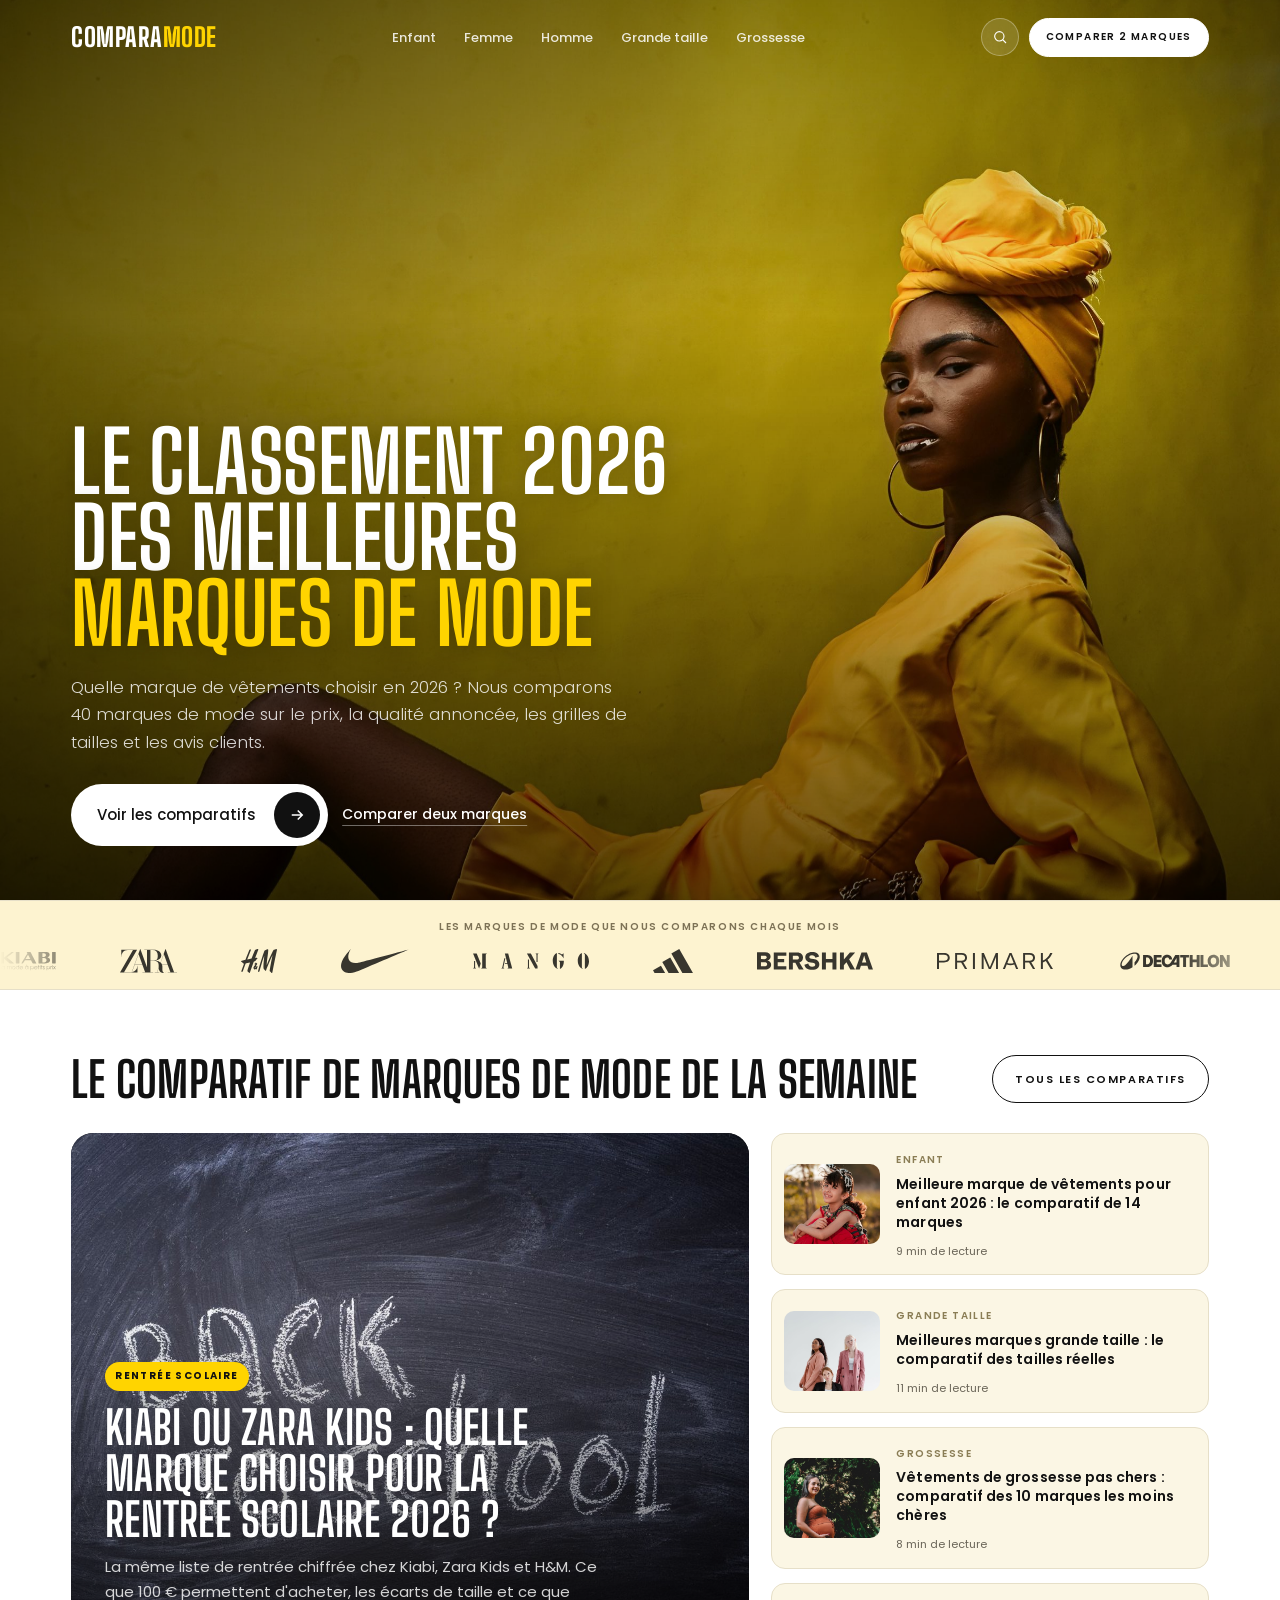
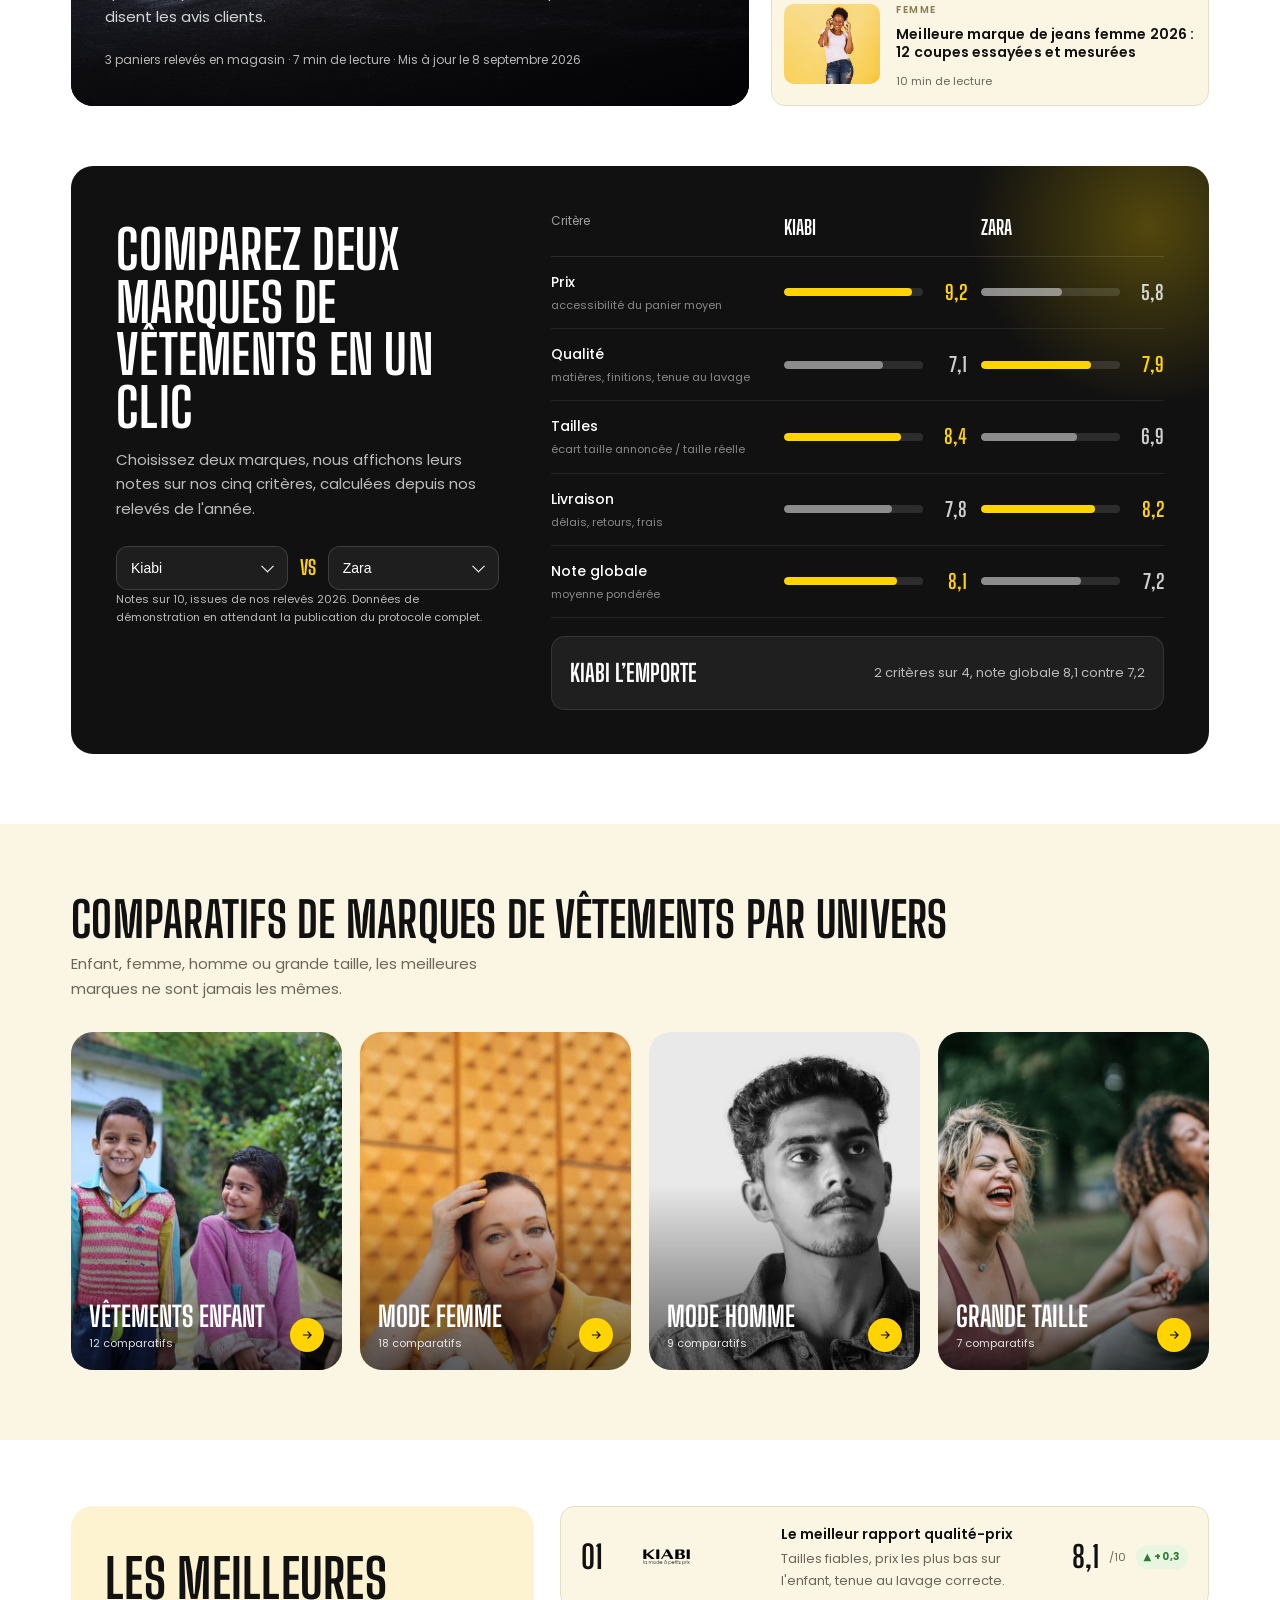
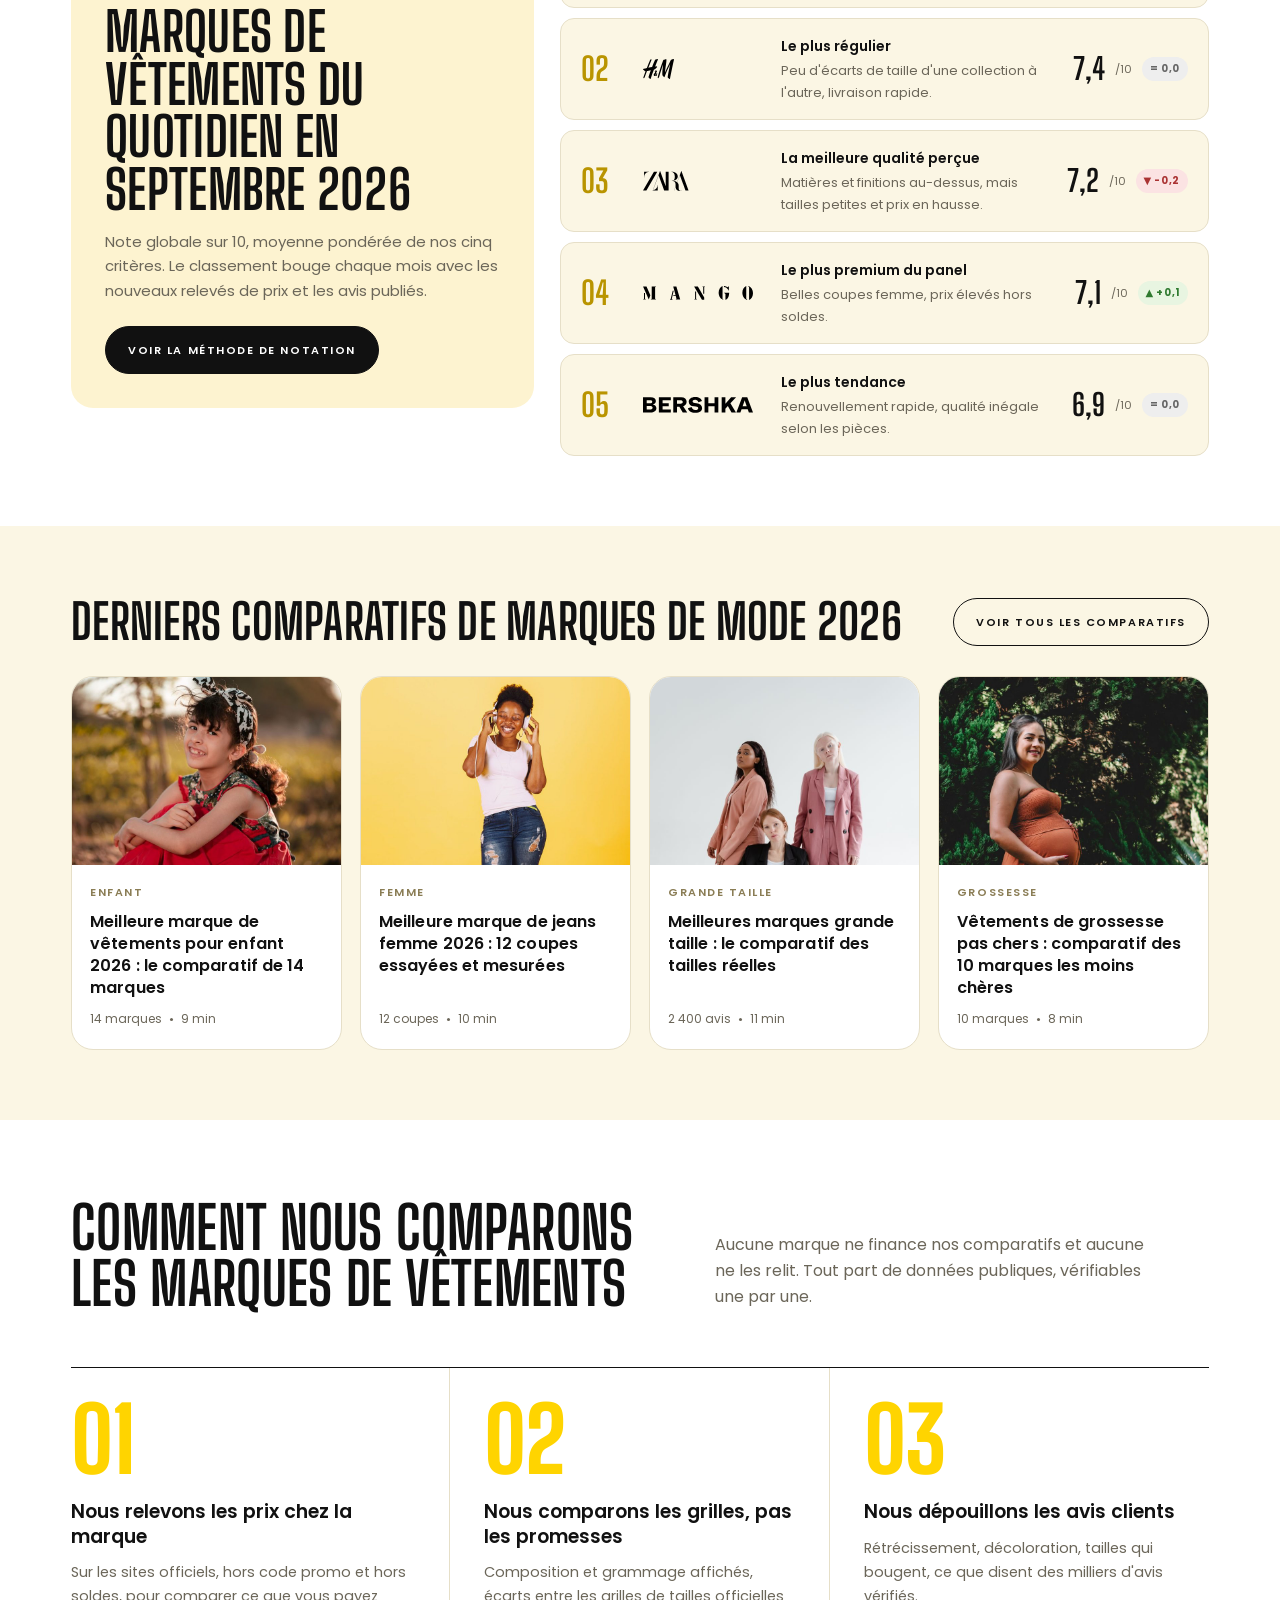
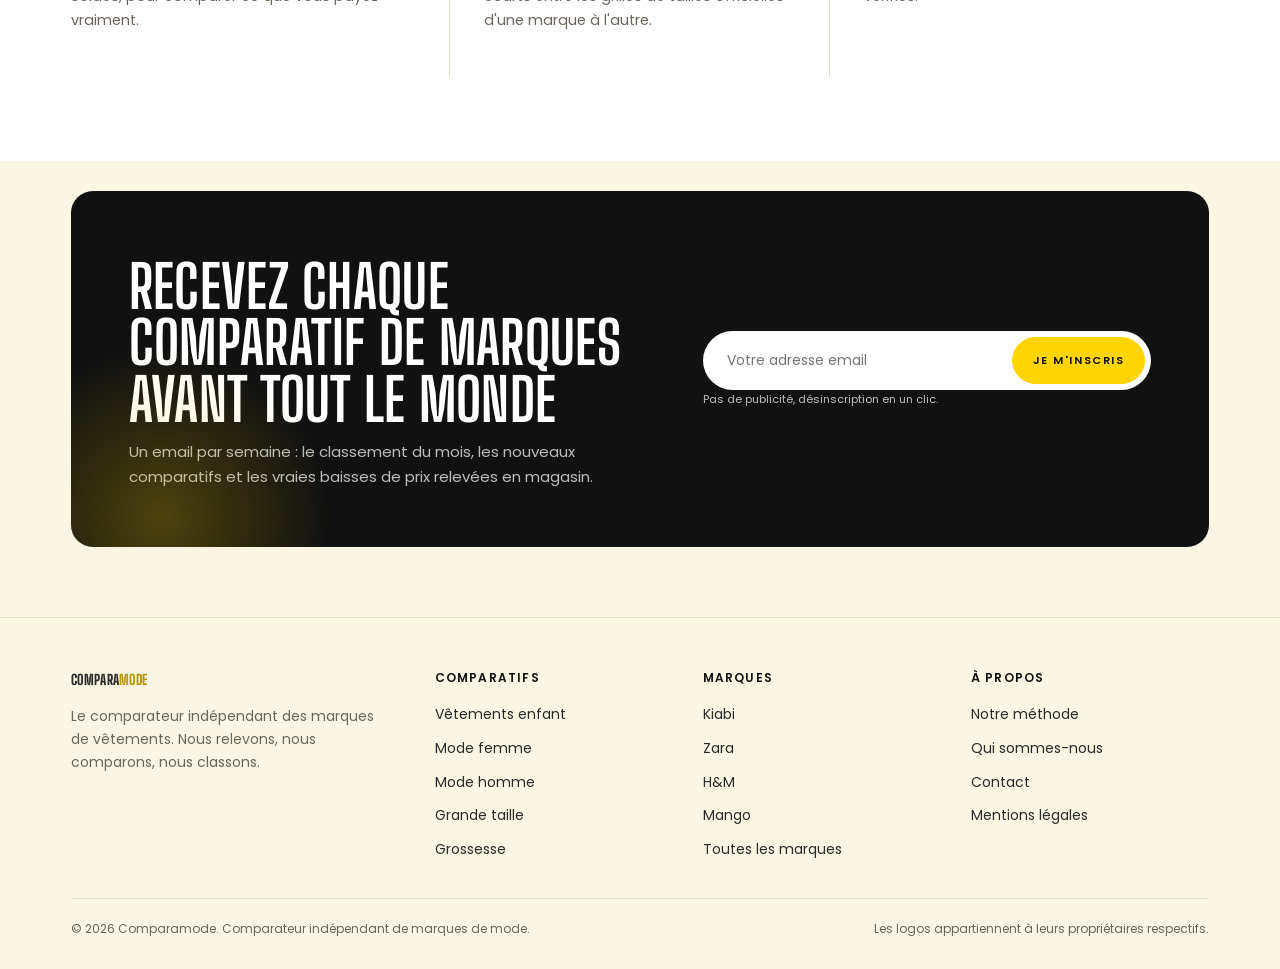
==== commit ceecf6ec: "Article rentrée scolaire, Kiabi contre Zara Kids Sixième comparatif, cette fois en duel plutôt qu'en" ====
--- a/index.html
+++ b/index.html
@@ -54,12 +54,12 @@
       <a class="btn btn-ghost" href="#derniers">Tous les comparatifs</a>
     </div>
     <div class="feat-grid">
-      <a class="feat-main" href="#">
+      <a class="feat-main" href="enfant/rentree-scolaire/">
         <img src="assets/img/une.jpg" alt="Tableau noir avec la mention back to school" width="1300" height="860">
         <div class="feat-body">
           <span class="tag">Rentrée scolaire</span>
           <h2>Kiabi ou Zara Kids : quelle marque choisir pour la rentrée scolaire 2026 ?</h2>
-          <p>Nous avons habillé trois enfants de la tête aux pieds chez Kiabi, Zara Kids et H&amp;M avec le même budget de 100 €. Le nombre de pièces, la tenue au lavage et le verdict des parents.</p>
+          <p>La même liste de rentrée chiffrée chez Kiabi, Zara Kids et H&amp;M. Ce que 100 € permettent d'acheter, les écarts de taille et ce que disent les avis clients.</p>
           <span class="feat-meta">3 paniers relevés en magasin · 7 min de lecture · Mis à jour le 8 septembre 2026</span>
         </div>
       </a>
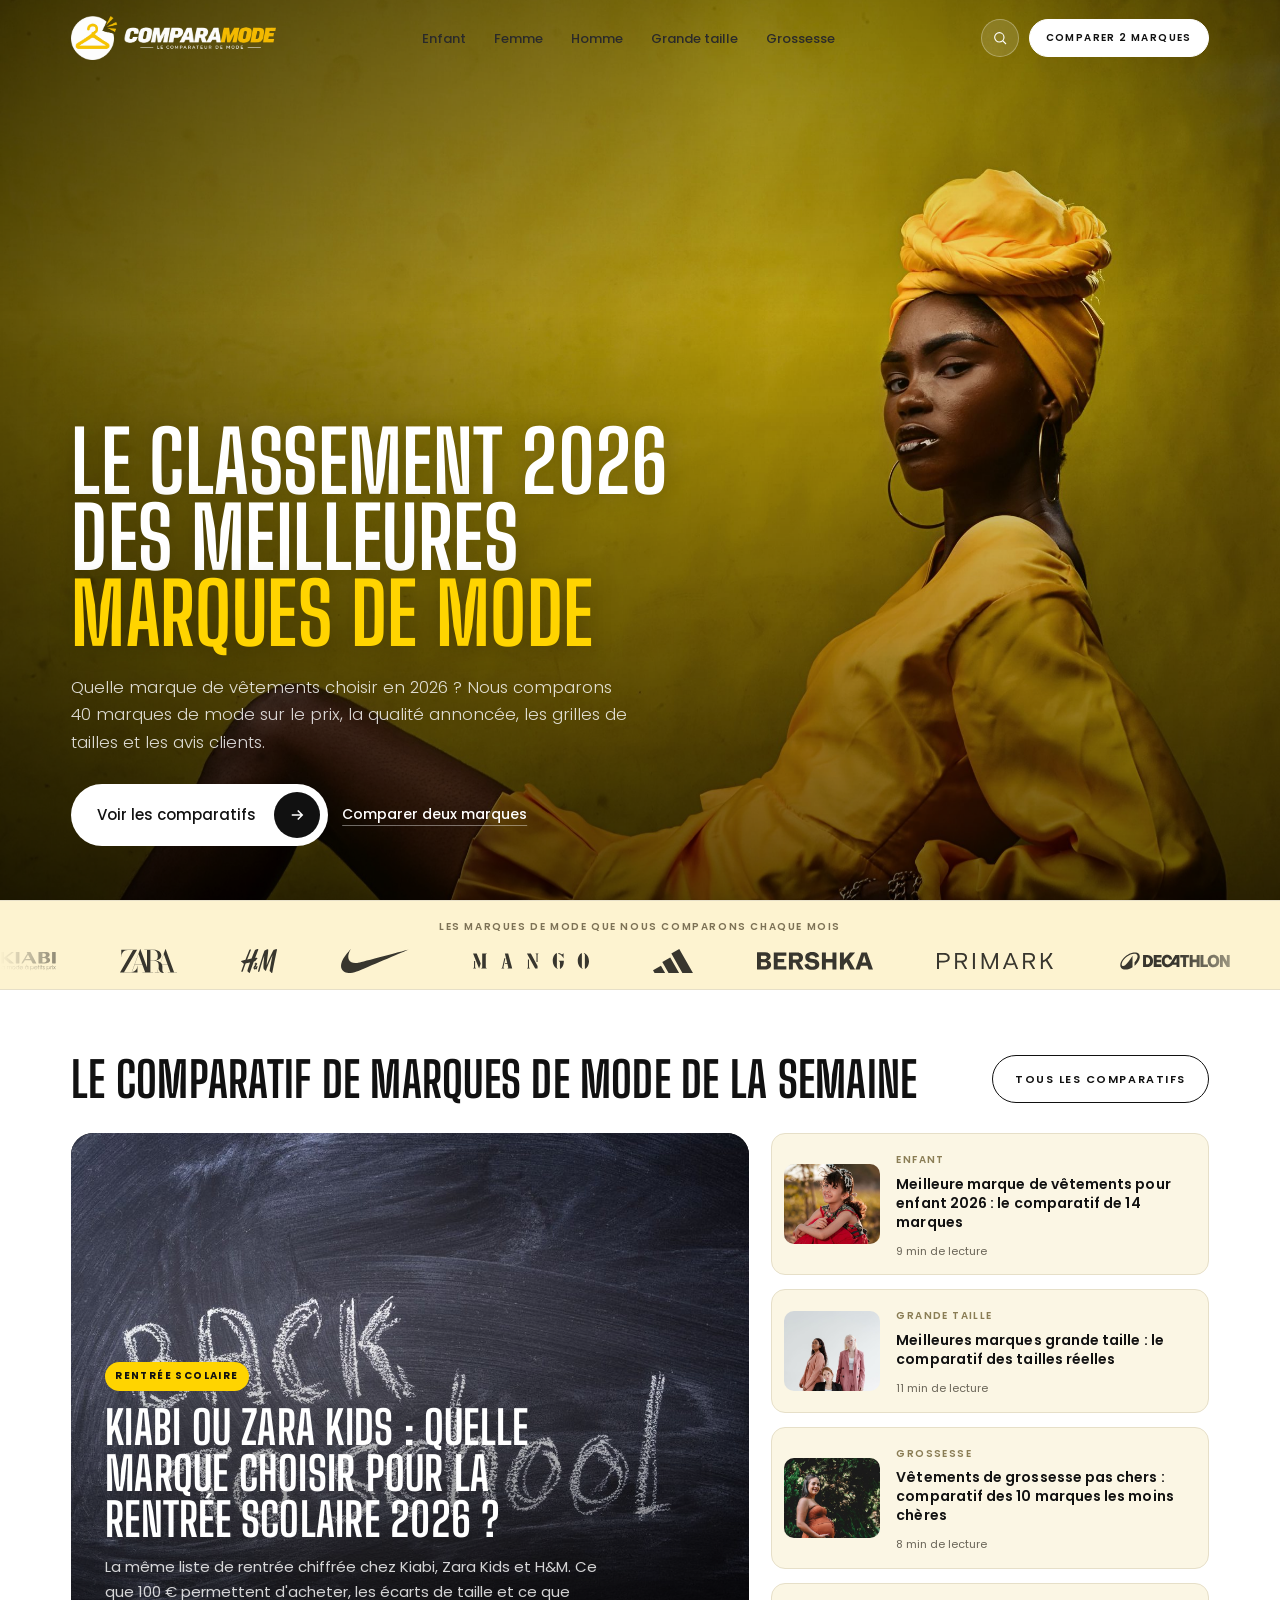
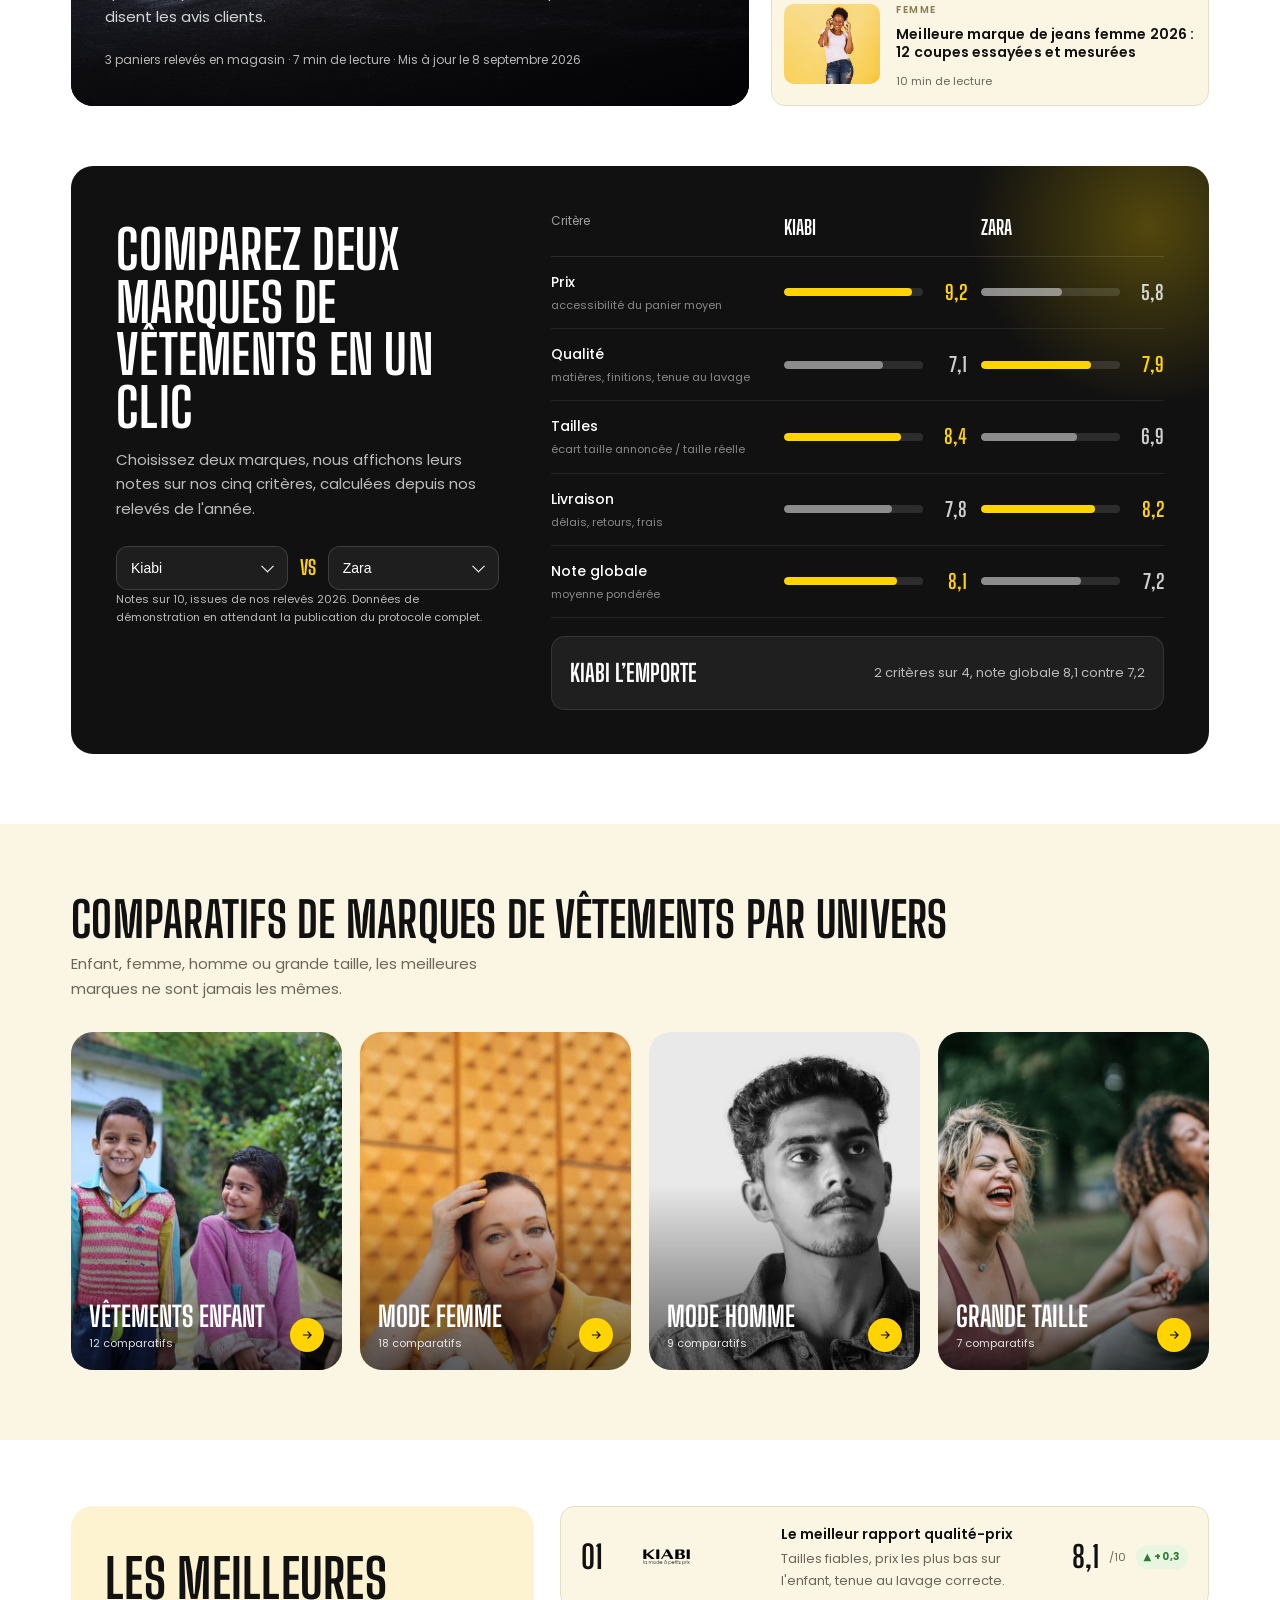
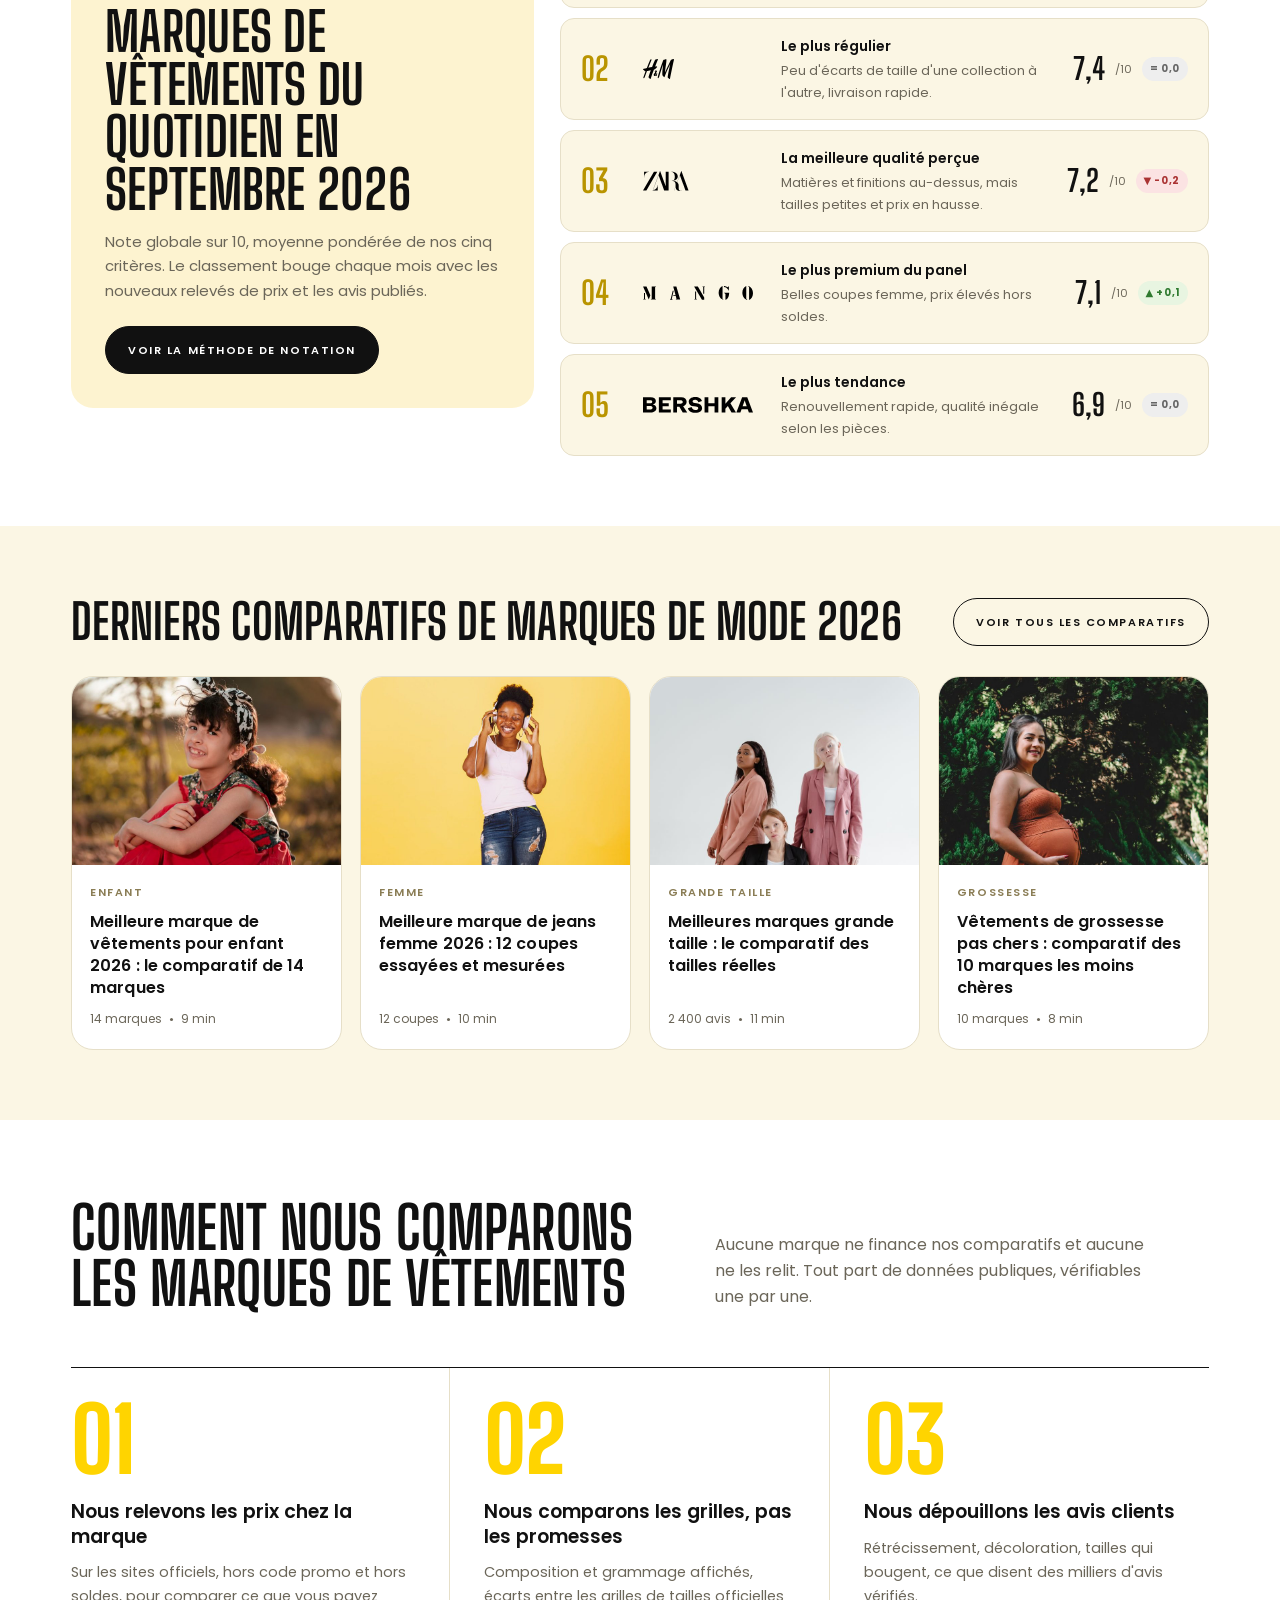
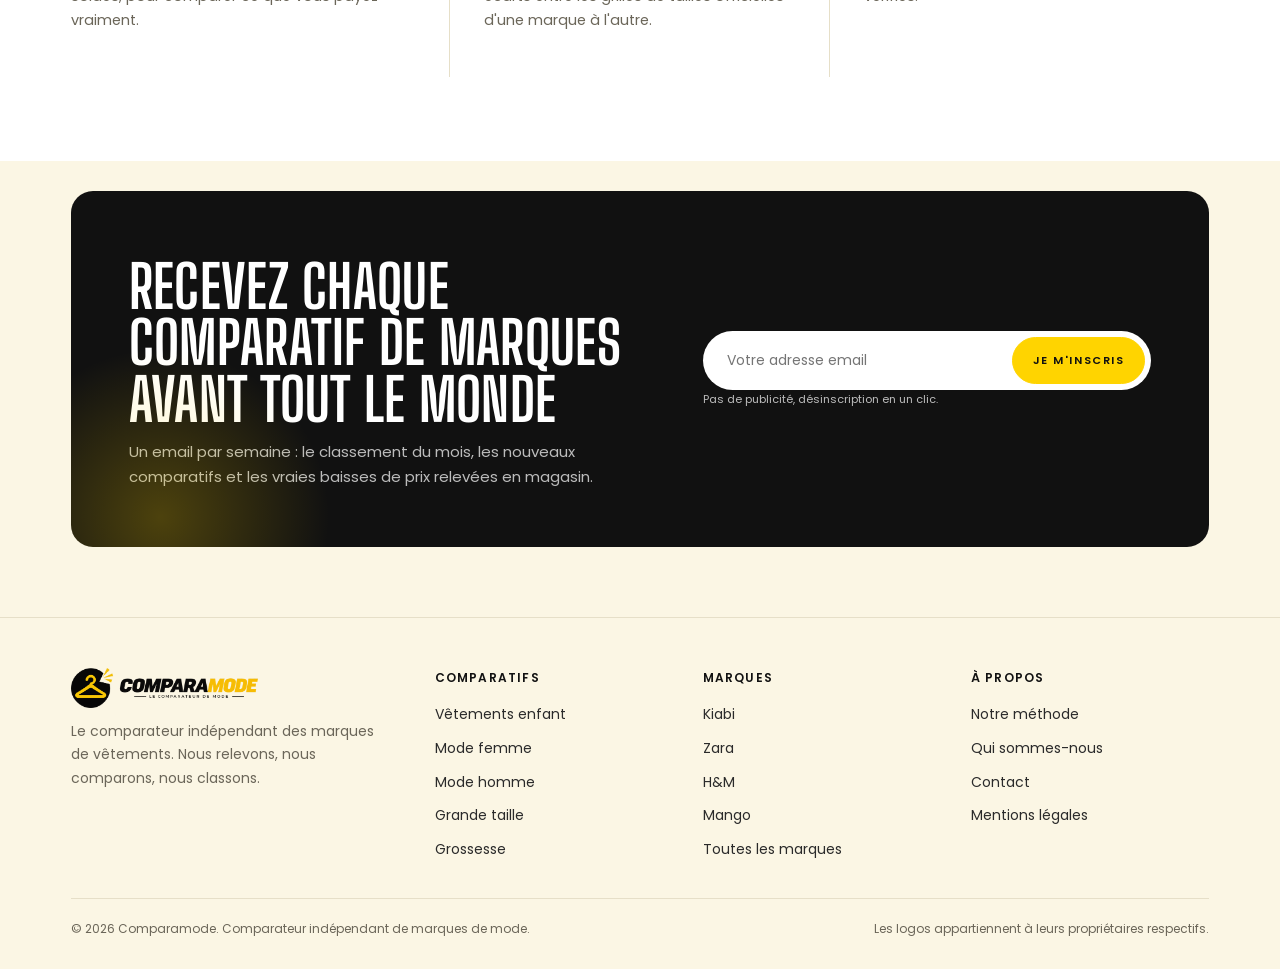
==== commit cd6c7f0b: "Logo et favicons Comparamode Le logo texte est remplacé par le logo fourni, recomposé en version hor" ====
--- a/index.html
+++ b/index.html
@@ -8,13 +8,18 @@
 <link rel="preconnect" href="https://fonts.googleapis.com">
 <link rel="preconnect" href="https://fonts.gstatic.com" crossorigin>
 <link href="https://fonts.googleapis.com/css2?family=Big+Shoulders+Display:wght@600;700;800&family=Poppins:wght@300;400;500;600&display=swap" rel="stylesheet">
-<link rel="stylesheet" href="assets/css/site.css?v=4">
+<link rel="icon" href="assets/logo/favicon.ico" sizes="any">
+<link rel="icon" type="image/png" sizes="32x32" href="assets/logo/favicon-32.png">
+<link rel="icon" type="image/png" sizes="192x192" href="assets/logo/favicon-192.png">
+<link rel="apple-touch-icon" href="assets/logo/apple-touch-icon.png">
+<meta name="theme-color" content="#FFD400">
+<link rel="stylesheet" href="assets/css/site.css?v=5">
 </head>
 <body>
 
 <header>
   <div class="wrap nav">
-    <a class="logo" href="#">COMPARA<span>MODE</span></a>
+    <a class="logo" href="./" aria-label="Comparamode, accueil"><img class="l-light" src="assets/logo/logo-light.png" alt="Comparamode" width="620" height="133"><img class="l-dark" src="assets/logo/logo.png" alt="" aria-hidden="true" width="620" height="133"></a>
     <ul class="menu">
       <li><a href="enfant/">Enfant</a></li>
       <li><a href="femme/">Femme</a></li>
@@ -191,7 +196,7 @@
 <footer>
   <div class="wrap">
     <div class="foot-grid">
-      <div class="foot-brand"><a class="logo" href="#">COMPARA<span>MODE</span></a><p>Le comparateur indépendant des marques de vêtements. Nous relevons, nous comparons, nous classons.</p></div>
+      <div class="foot-brand"><a class="logo" href="./" aria-label="Comparamode, accueil"><img src="assets/logo/logo.png" alt="Comparamode" width="620" height="133" loading="lazy"></a><p>Le comparateur indépendant des marques de vêtements. Nous relevons, nous comparons, nous classons.</p></div>
       <div><h4>Comparatifs</h4><ul><li><a href="enfant/">Vêtements enfant</a></li><li><a href="femme/">Mode femme</a></li><li><a href="homme/">Mode homme</a></li><li><a href="grande-taille/">Grande taille</a></li><li><a href="grossesse/">Grossesse</a></li></ul></div>
       <div><h4>Marques</h4><ul><li><a href="#">Kiabi</a></li><li><a href="#">Zara</a></li><li><a href="#">H&amp;M</a></li><li><a href="#">Mango</a></li><li><a href="#">Toutes les marques</a></li></ul></div>
       <div><h4>À propos</h4><ul><li><a href="#methode">Notre méthode</a></li><li><a href="#">Qui sommes-nous</a></li><li><a href="#">Contact</a></li><li><a href="#">Mentions légales</a></li></ul></div>
@@ -200,7 +205,7 @@
   </div>
 </footer>
 
-<script src="assets/js/site.js?v=4"></script>
+<script src="assets/js/site.js?v=5"></script>
 <script>
 (function(){
   // Notes /10 par critere : prix, qualite, tailles, livraison, global. Donnees de demonstration.
--- a/assets/css/site.css
+++ b/assets/css/site.css
@@ -39,7 +39,7 @@
 header{position:fixed;top:0;left:0;right:0;z-index:50;background:transparent;border-bottom:1px solid transparent;transition:background .35s,border-color .35s;color:#fff}
 header.scrolled{background:rgba(251,246,228,.86);backdrop-filter:saturate(1.4) blur(12px);-webkit-backdrop-filter:saturate(1.4) blur(12px);border-bottom-color:var(--line);color:var(--ink)}
 header .logo span{color:var(--yellow)}
-header.scrolled .logo span{color:#B99400}
+header.scrolled 
 header .menu a{color:rgba(255,255,255,.85)}
 header.scrolled .menu a{color:var(--ink-2)}
 header .iconbtn{background:rgba(255,255,255,.12);border-color:rgba(255,255,255,.3)}
@@ -51,8 +51,15 @@
 header .burger svg{stroke:#fff}
 header.scrolled .burger svg{stroke:#111}
 .nav{display:flex;align-items:center;gap:26px;padding-block:16px}
-.logo{font-family:var(--display);font-weight:800;font-size:26px;letter-spacing:.02em;transition:color .3s}
-.logo span{color:#B99400}
+.logo{display:block;line-height:0;flex:none}
+.logo img{height:44px;width:auto;display:block}
+header .logo .l-dark{display:none}
+header.scrolled .logo .l-dark{display:block}
+header.scrolled .logo .l-light{display:none}
+footer .logo .l-light{display:none}
+footer .logo img{height:40px}
+@media (max-width:600px){.logo img{height:36px}}
+
 .menu{display:flex;gap:28px;margin:0 auto;list-style:none;padding:0}
 .menu a{font-size:13px;font-weight:500;color:var(--ink-2)}
 .menu a:hover{color:#000;text-decoration:underline;text-underline-offset:6px}
@@ -340,8 +347,12 @@
 .brief .answer b{font-weight:600}
 
 /* sommaire */
-.toc{border:1px solid var(--line);border-radius:var(--r-md);padding:20px 22px;margin:0 0 36px;background:var(--yellow-pale)}
-.prose .toc h2{font-size:15px;margin-top:0;font-family:var(--text);font-weight:600;text-transform:uppercase;letter-spacing:.08em;margin:0 0 12px}
+.toc{border:1px solid var(--line);border-radius:var(--r-md);padding:16px 20px;margin:0 0 36px;background:var(--yellow-pale)}
+.toc summary{list-style:none;cursor:pointer;display:flex;align-items:center;justify-content:space-between;gap:12px;font-size:13px;font-weight:600;text-transform:uppercase;letter-spacing:.08em}
+.toc summary::-webkit-details-marker{display:none}
+.toc summary::after{content:"+";font-family:var(--display);font-weight:700;font-size:24px;line-height:1;color:#B99400;transition:.25s}
+.toc[open] summary::after{transform:rotate(45deg)}
+.toc[open] ol{margin-top:14px}
 .toc ol{margin:0;padding-left:20px;display:grid;gap:7px;font-size:14.5px}
 .toc a:hover{text-decoration:underline;text-underline-offset:3px}
 
@@ -361,6 +372,11 @@
 .prose blockquote{margin:26px 0;padding:18px 22px;background:var(--yellow-pale);border-left:3px solid var(--yellow);border-radius:0 12px 12px 0;font-size:16px}
 .prose blockquote p:last-child{margin:0}
 
+/* figure dans le texte */
+.prose figure{margin:34px 0;border-radius:var(--r-lg);overflow:hidden;background:var(--yellow-pale)}
+.prose figure img{width:100%;aspect-ratio:12/7;object-fit:cover;display:block}
+.prose figure figcaption{font-size:12.5px;color:var(--muted);padding:12px 16px;line-height:1.5}
+
 /* tableau */
 .table-wrap{margin:0 0 26px;border:1px solid var(--line);border-radius:var(--r-md);overflow:hidden}
 .table-scroll{overflow-x:auto}
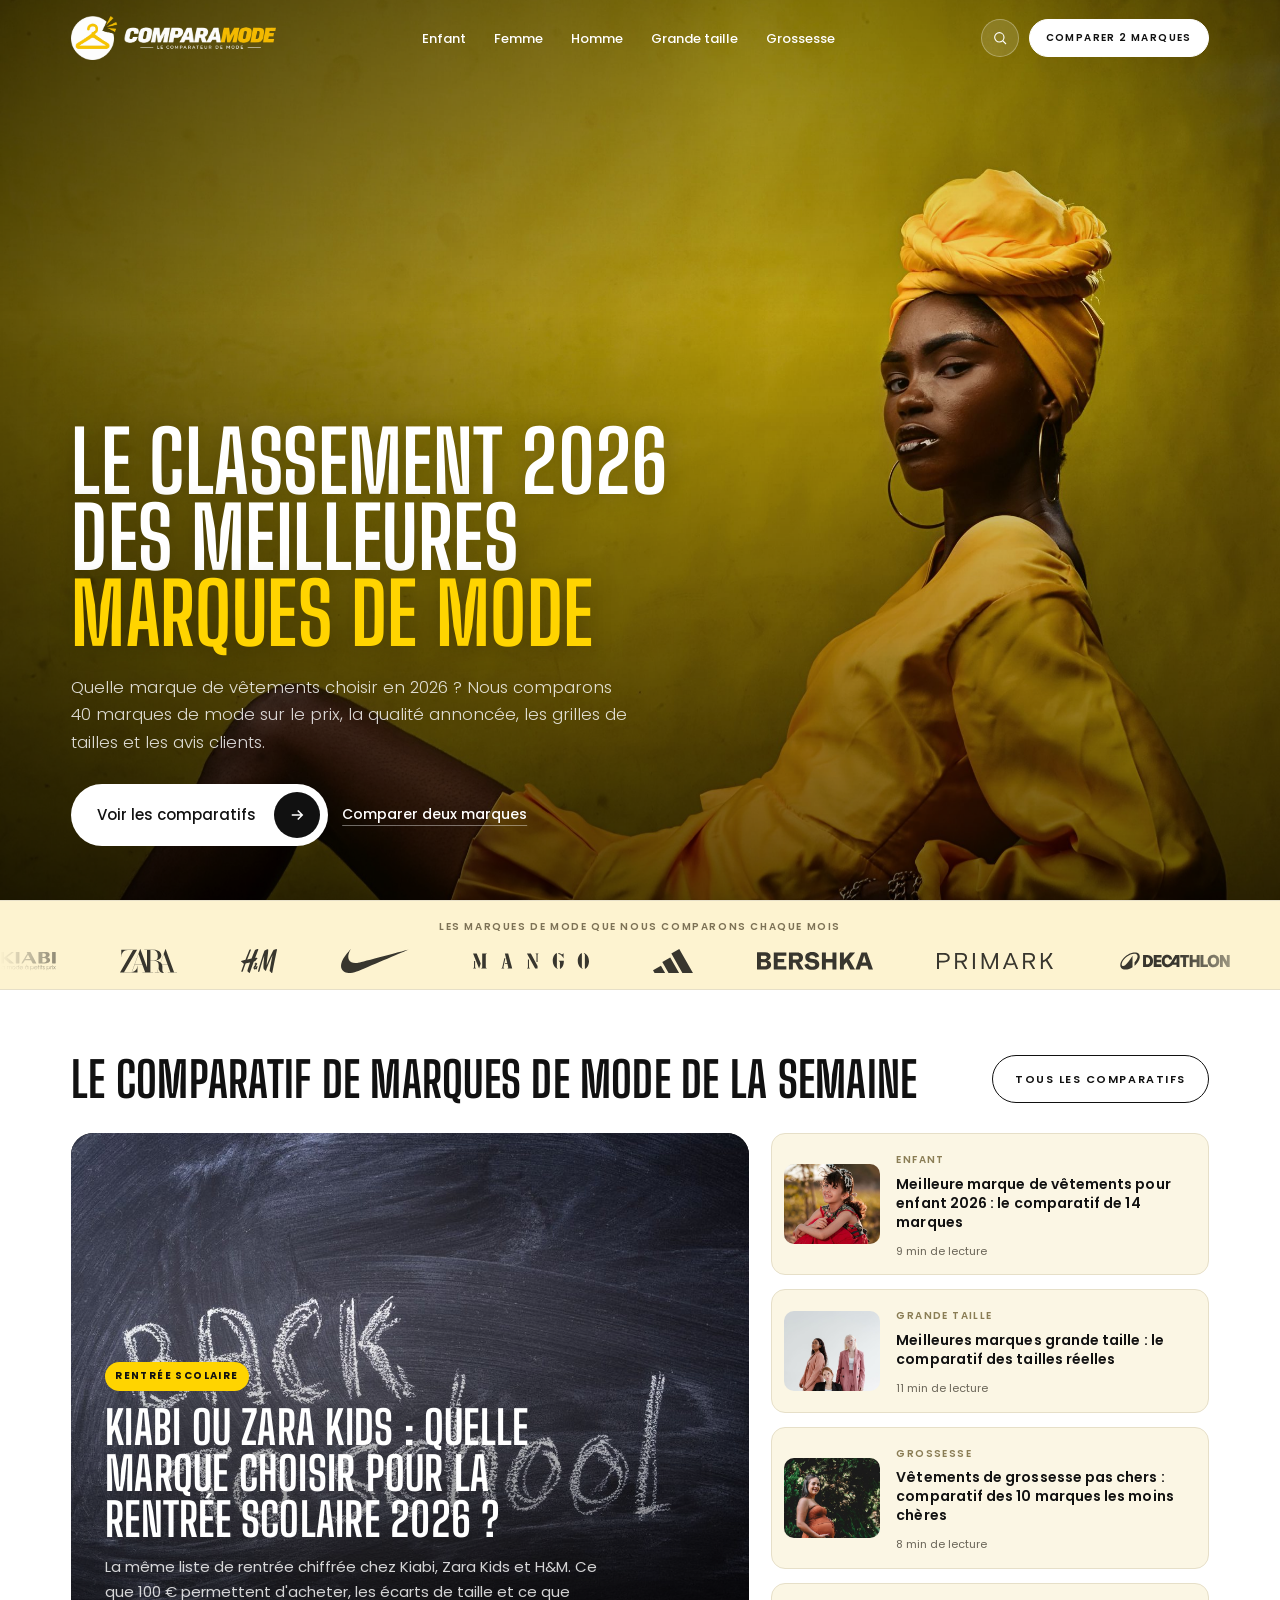
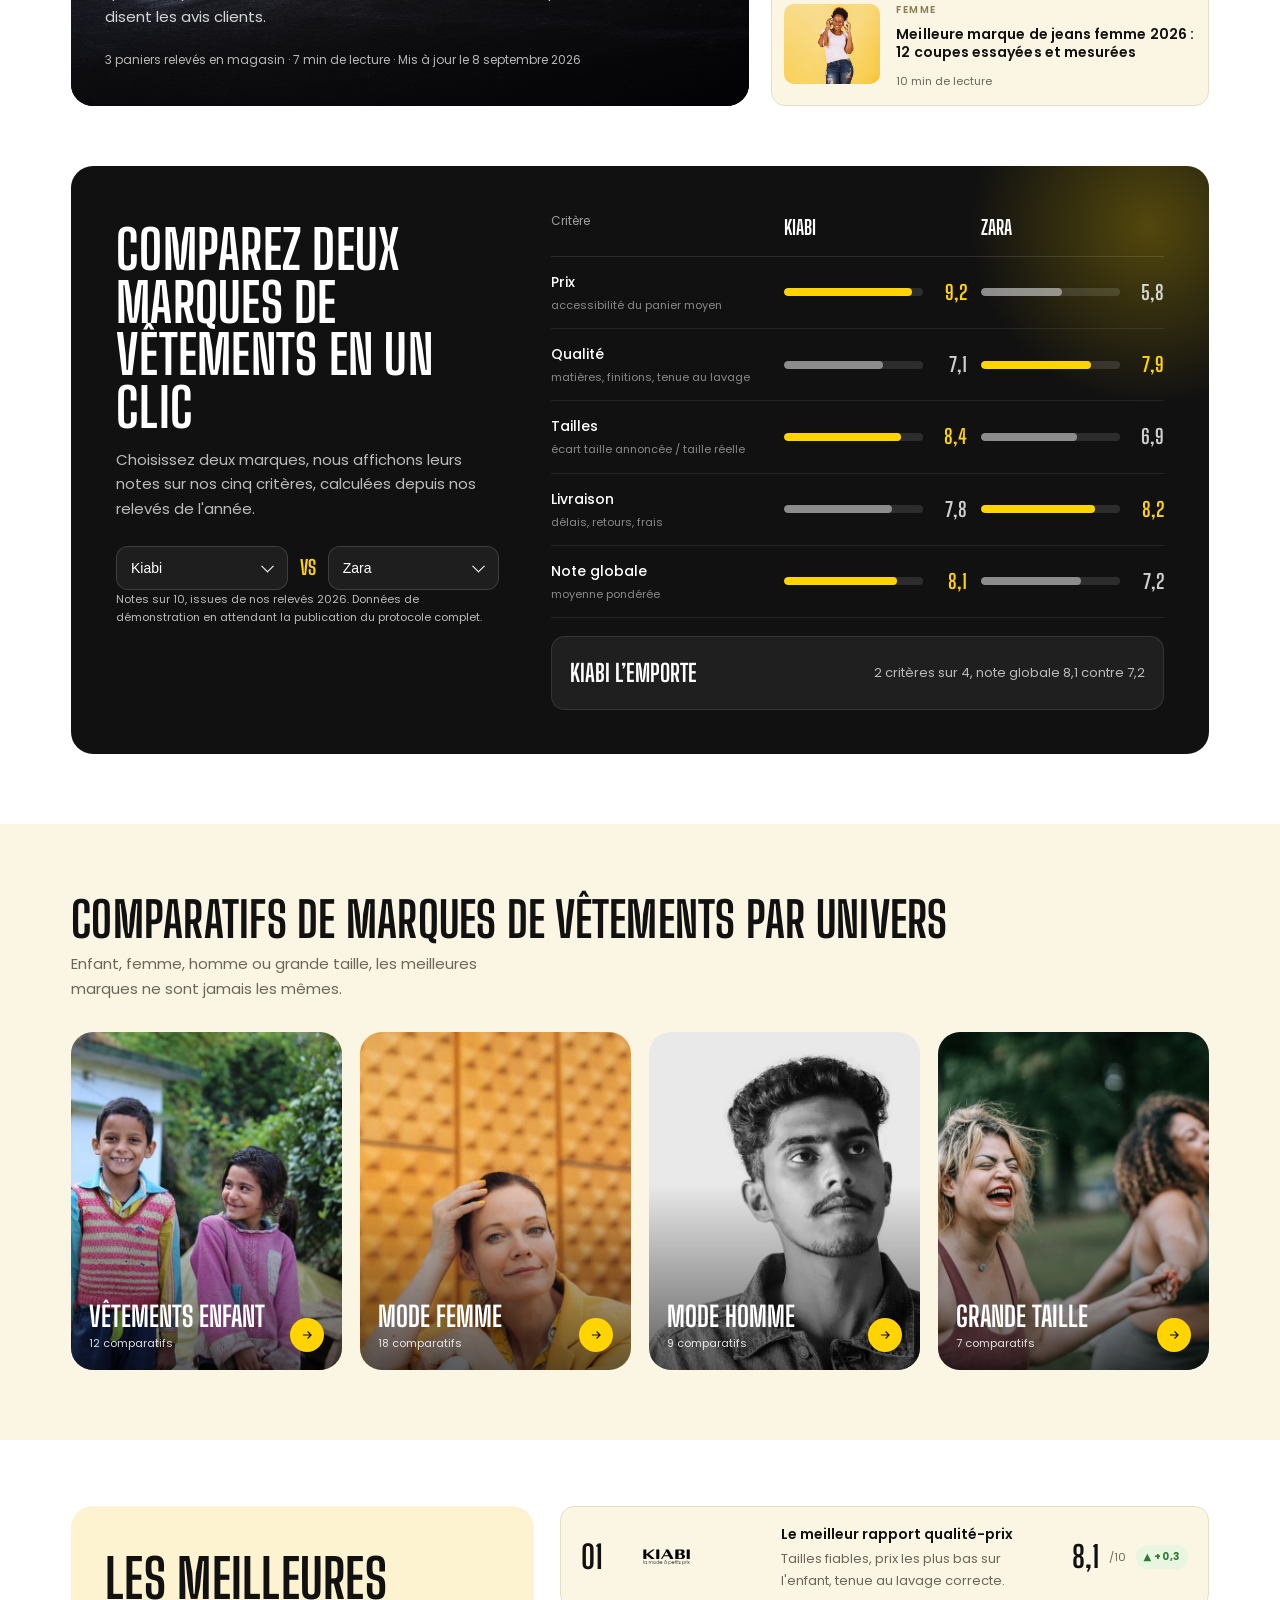
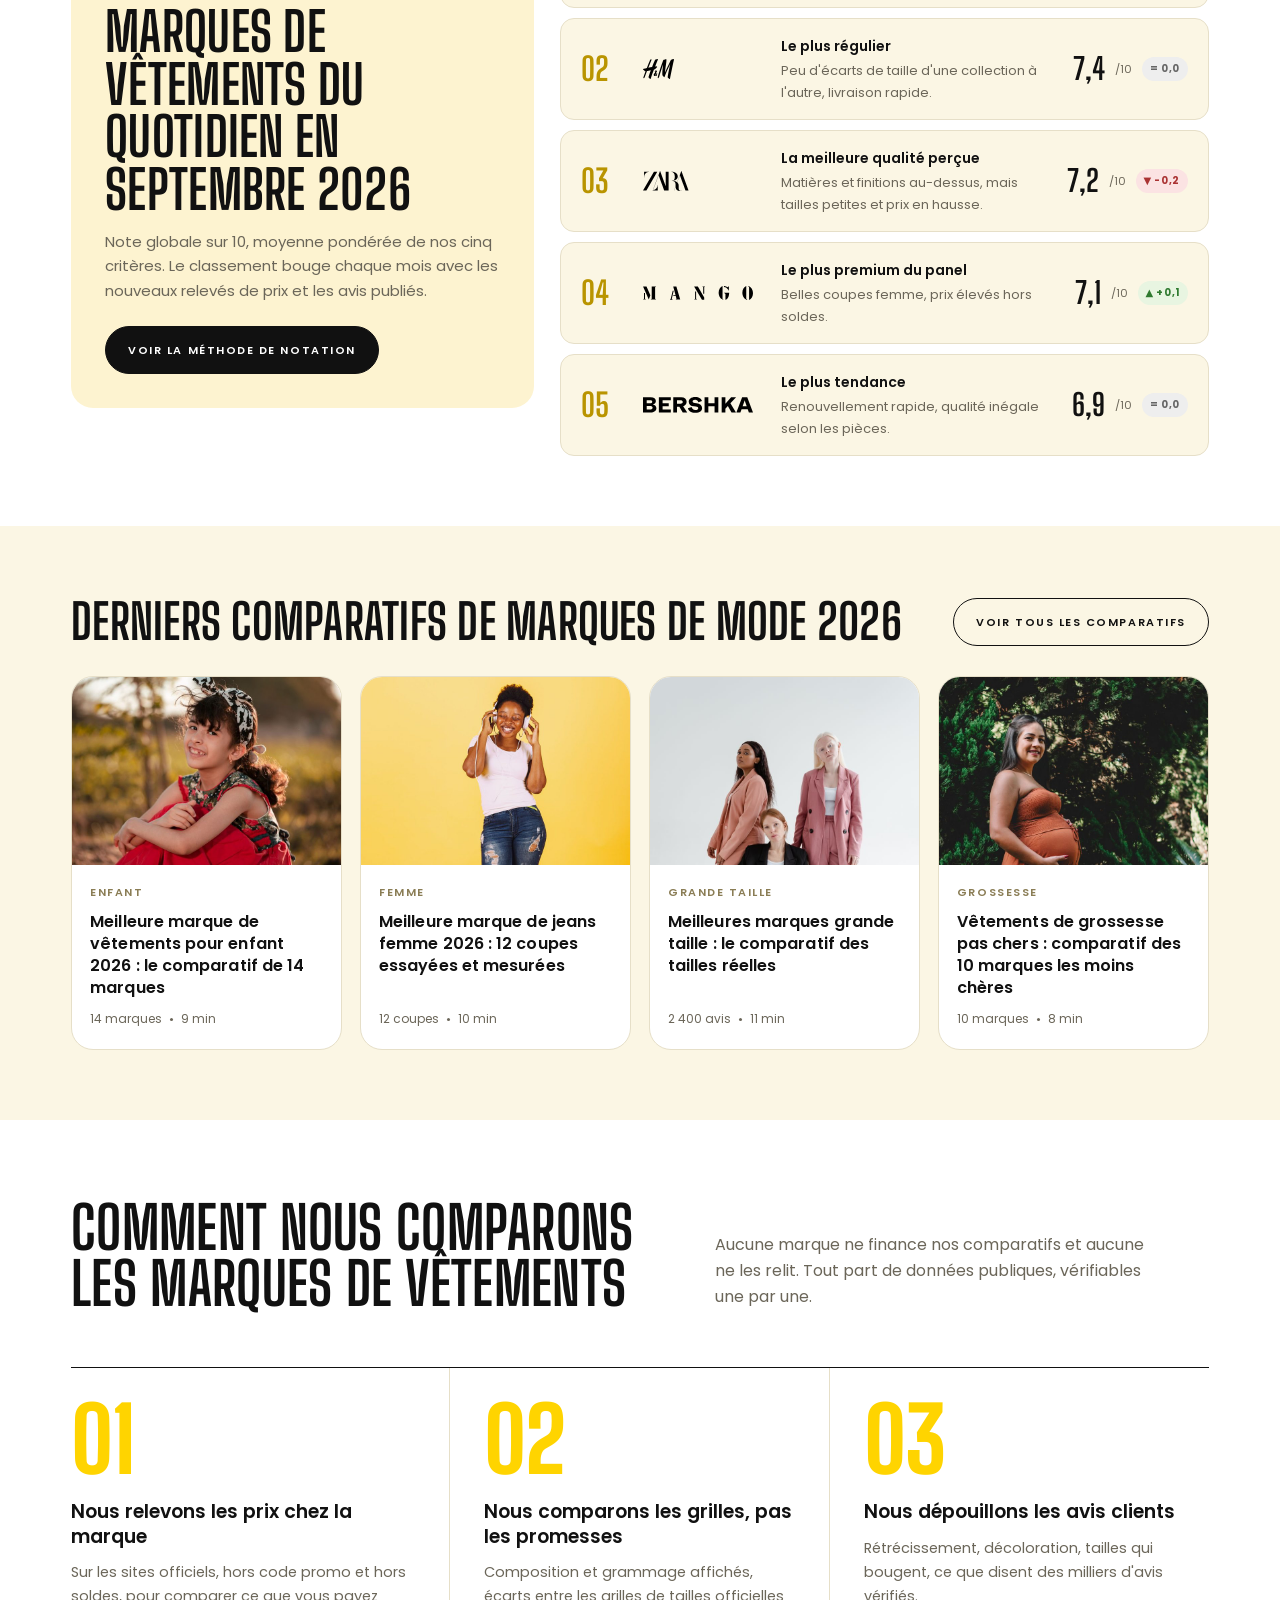
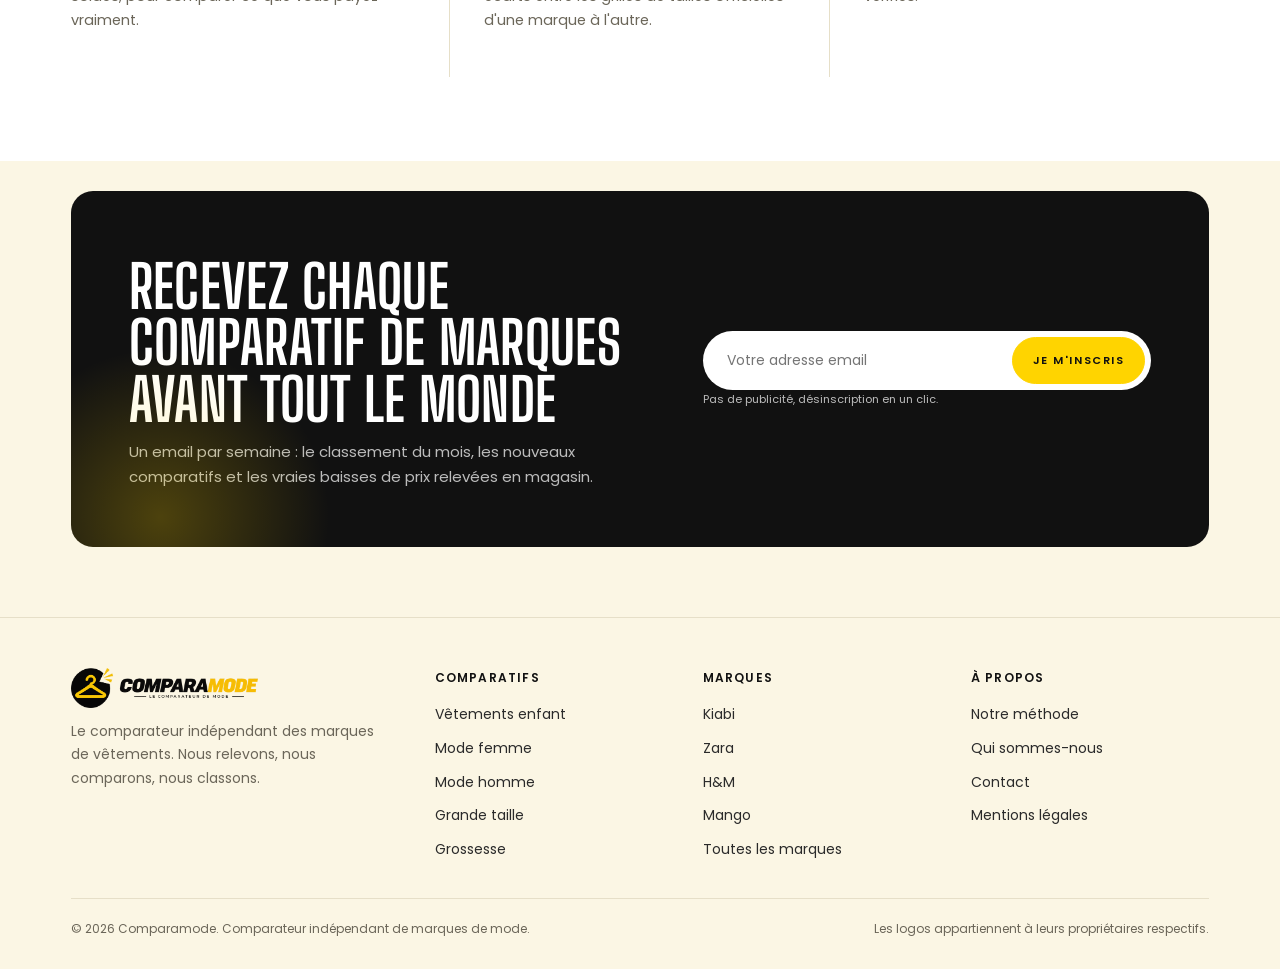
==== commit fe614cd2: "Répare la couleur du menu sur le header transparent Le retrait de l'ancienne règle du logo texte ava" ====
--- a/index.html
+++ b/index.html
@@ -13,7 +13,7 @@
 <link rel="icon" type="image/png" sizes="192x192" href="assets/logo/favicon-192.png">
 <link rel="apple-touch-icon" href="assets/logo/apple-touch-icon.png">
 <meta name="theme-color" content="#FFD400">
-<link rel="stylesheet" href="assets/css/site.css?v=5">
+<link rel="stylesheet" href="assets/css/site.css?v=6">
 </head>
 <body>
 
@@ -205,7 +205,7 @@
   </div>
 </footer>
 
-<script src="assets/js/site.js?v=5"></script>
+<script src="assets/js/site.js?v=6"></script>
 <script>
 (function(){
   // Notes /10 par critere : prix, qualite, tailles, livraison, global. Donnees de demonstration.
--- a/assets/css/site.css
+++ b/assets/css/site.css
@@ -38,9 +38,7 @@
 /* ---------- header sticky ---------- */
 header{position:fixed;top:0;left:0;right:0;z-index:50;background:transparent;border-bottom:1px solid transparent;transition:background .35s,border-color .35s;color:#fff}
 header.scrolled{background:rgba(251,246,228,.86);backdrop-filter:saturate(1.4) blur(12px);-webkit-backdrop-filter:saturate(1.4) blur(12px);border-bottom-color:var(--line);color:var(--ink)}
-header .logo span{color:var(--yellow)}
-header.scrolled 
-header .menu a{color:rgba(255,255,255,.85)}
+header .menu a{color:#fff}
 header.scrolled .menu a{color:var(--ink-2)}
 header .iconbtn{background:rgba(255,255,255,.12);border-color:rgba(255,255,255,.3)}
 header .iconbtn svg{stroke:#fff}
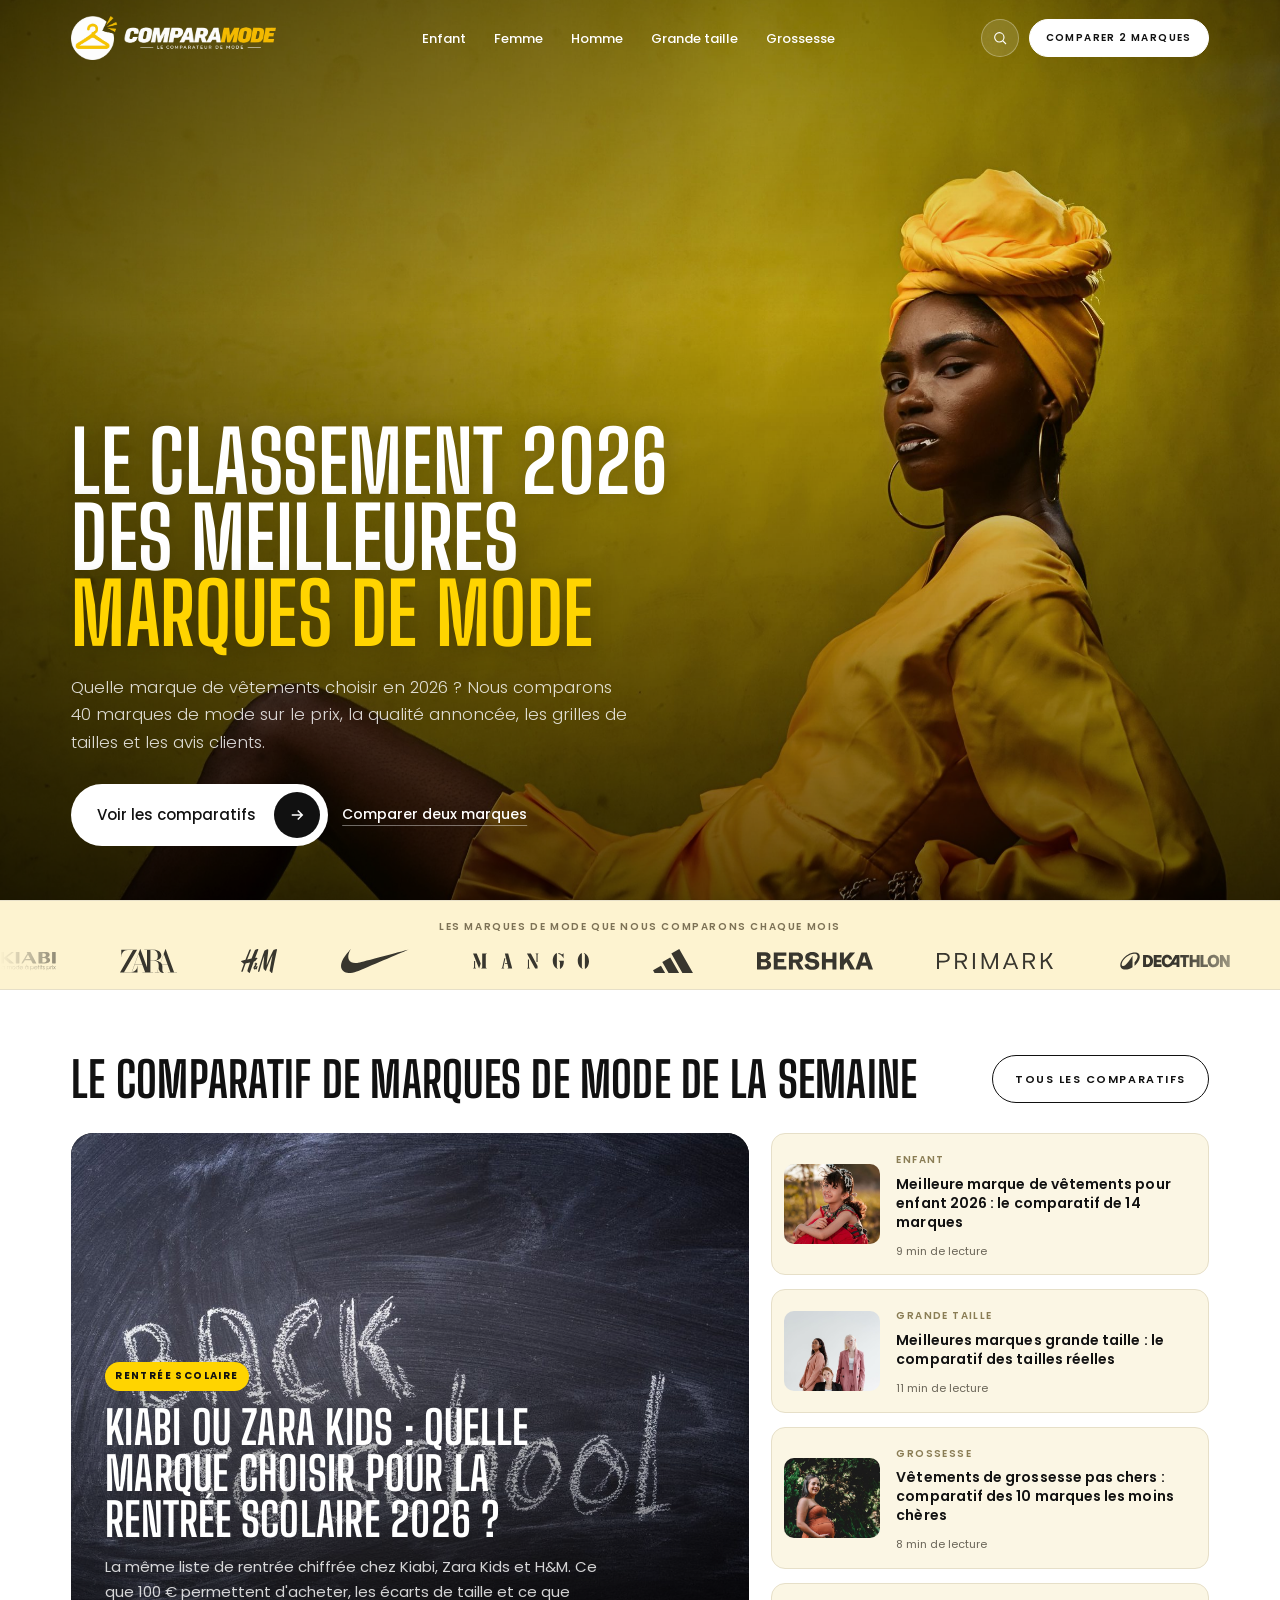
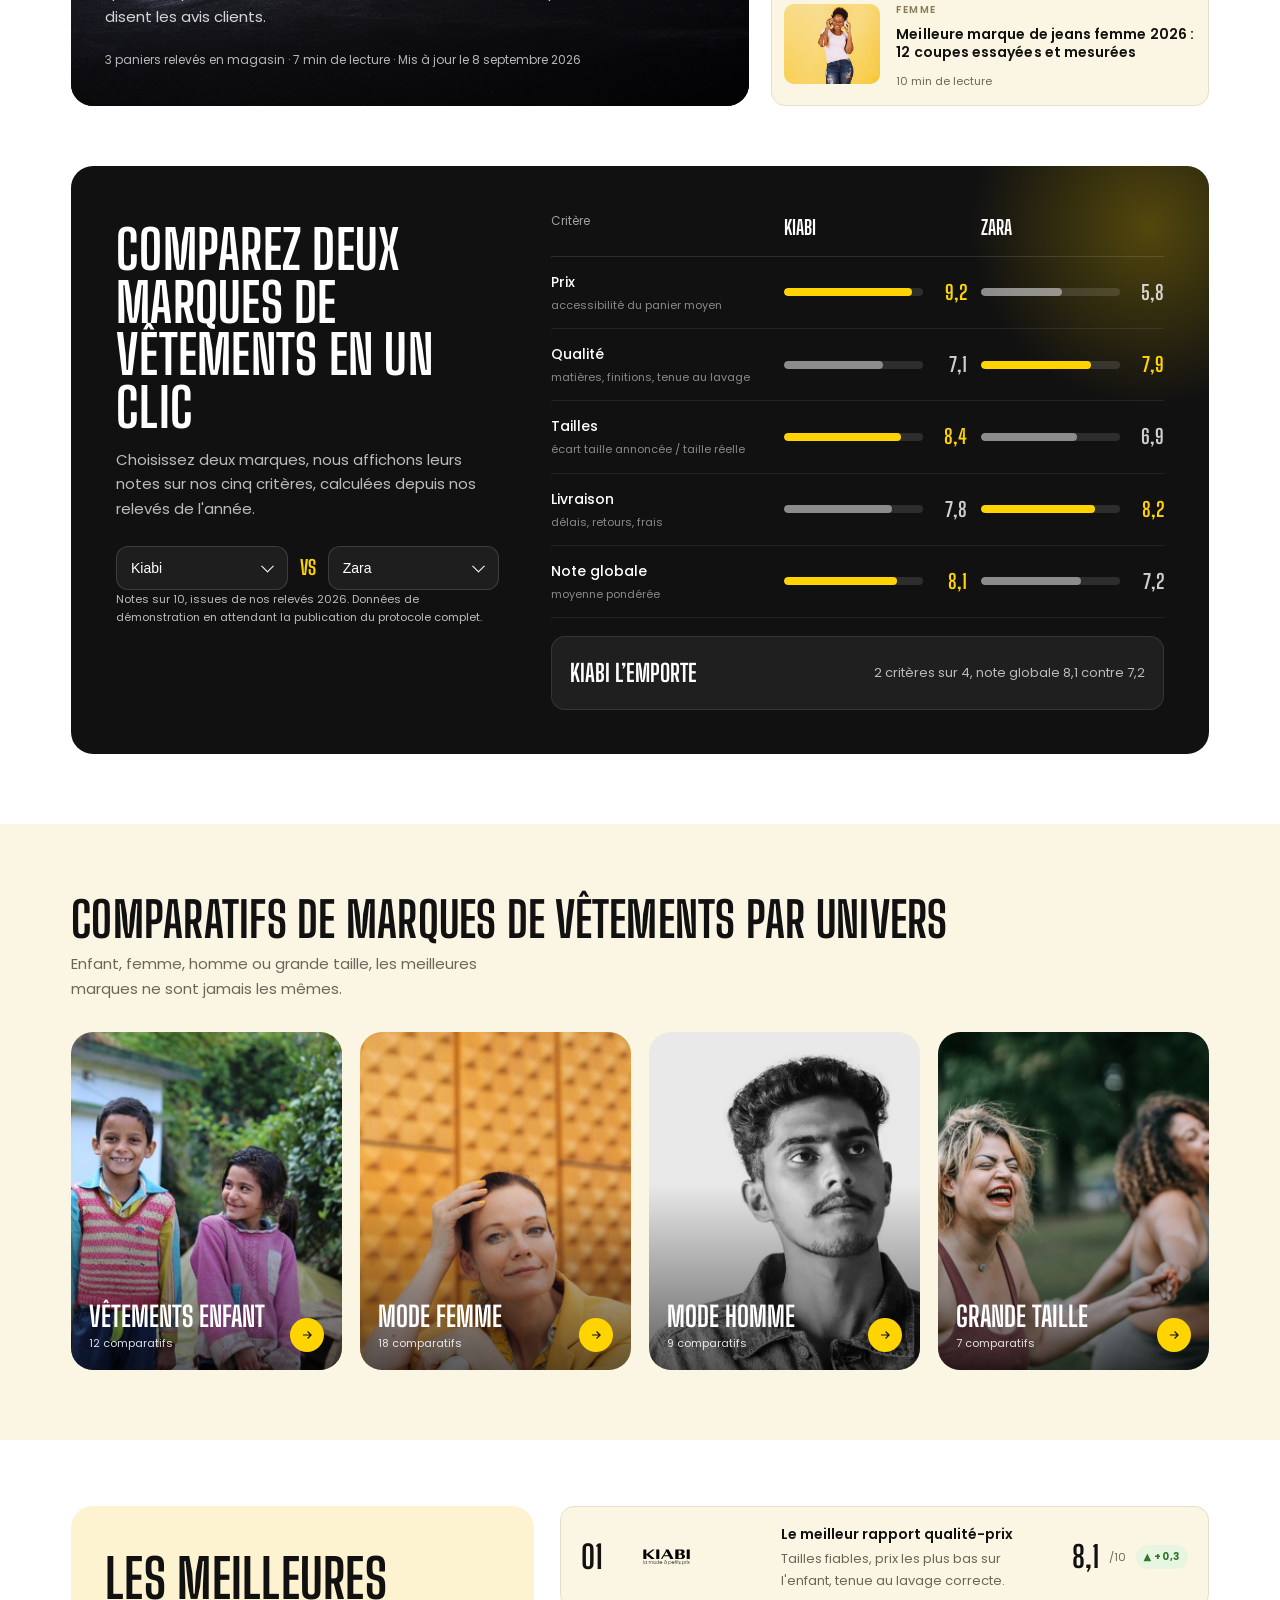
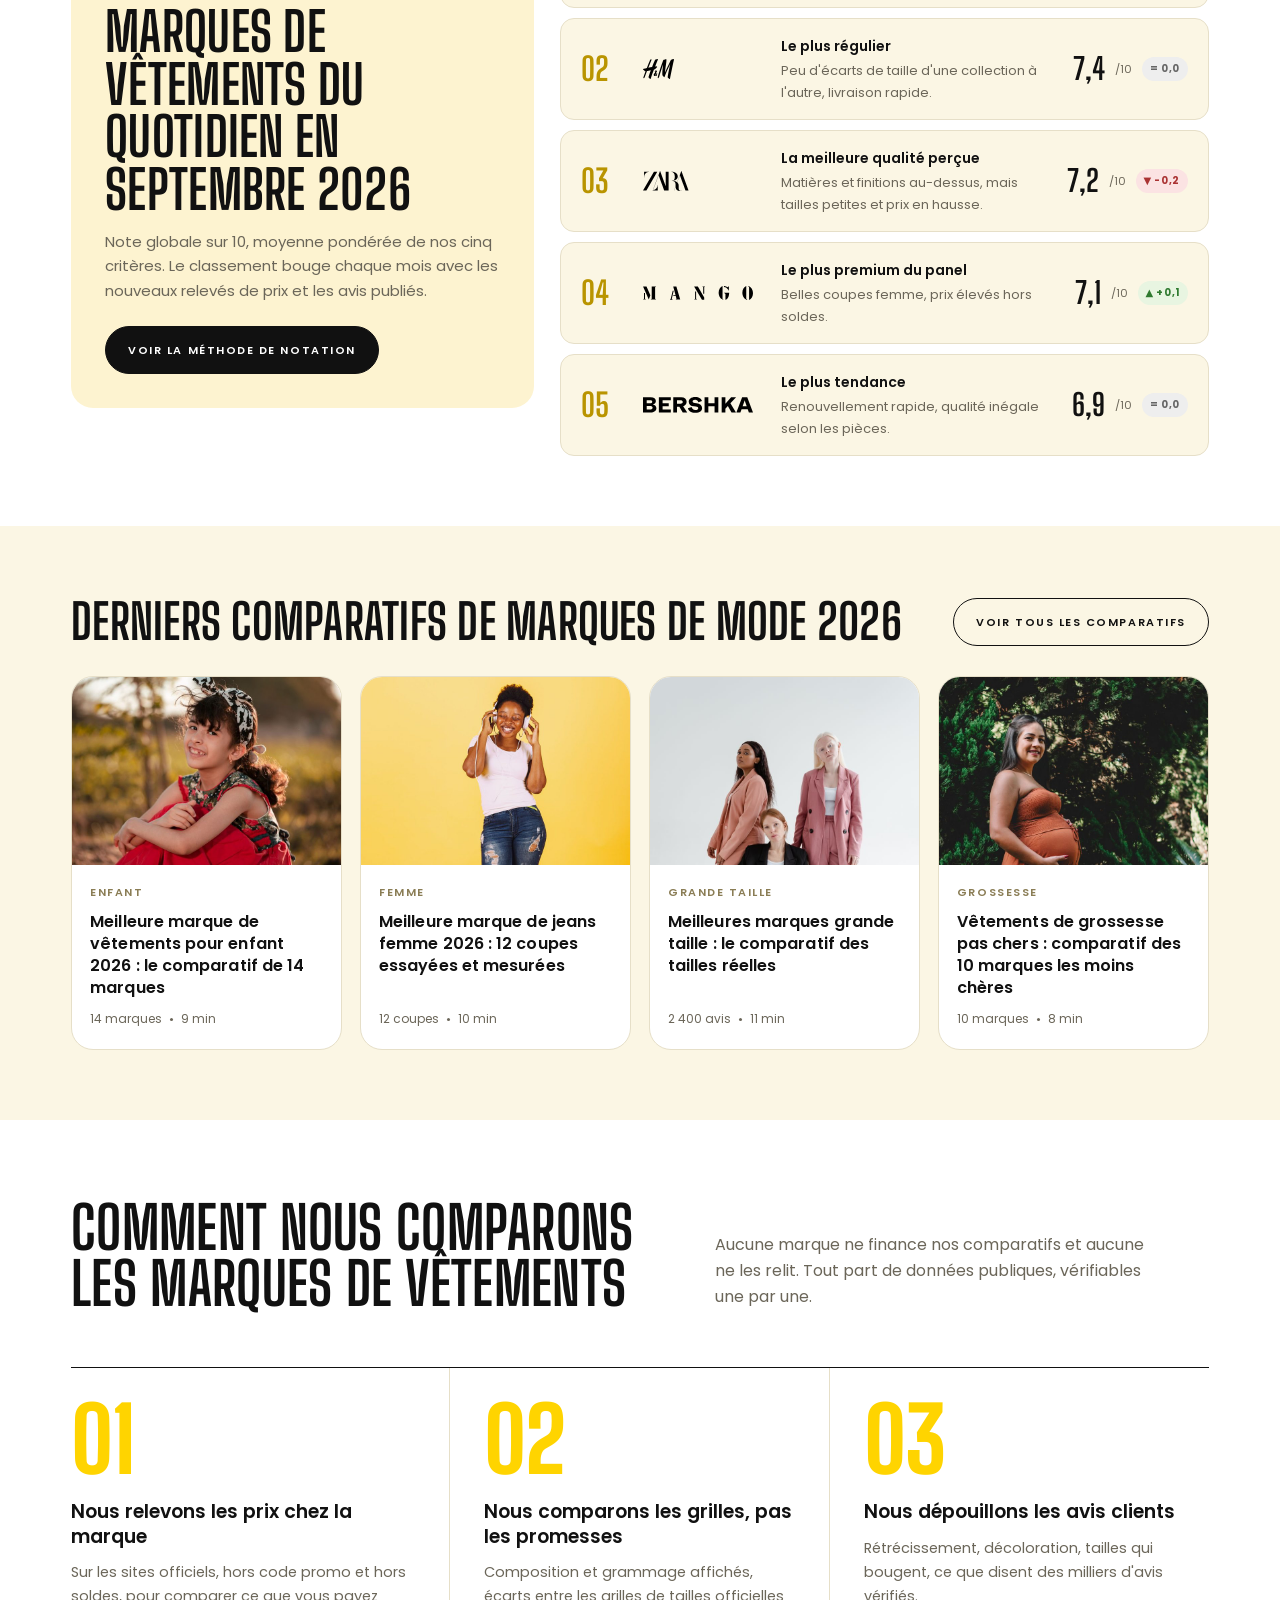
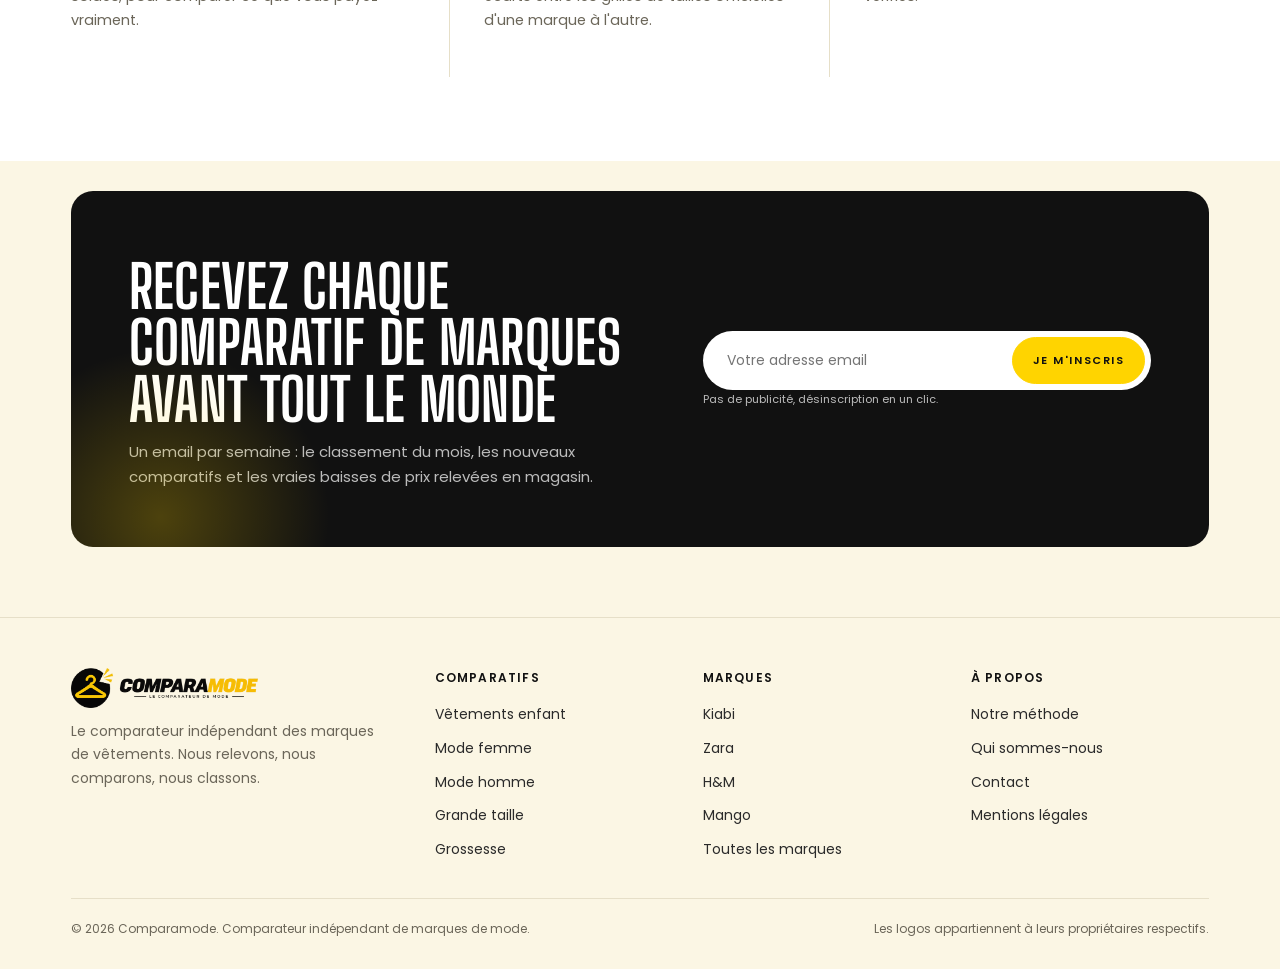
==== commit ffca0a38: "Rend le site utilisable sur mobile Le bouton burger n'avait aucun JavaScript ni panneau associé. Sou" ====
--- a/index.html
+++ b/index.html
@@ -13,7 +13,7 @@
 <link rel="icon" type="image/png" sizes="192x192" href="assets/logo/favicon-192.png">
 <link rel="apple-touch-icon" href="assets/logo/apple-touch-icon.png">
 <meta name="theme-color" content="#FFD400">
-<link rel="stylesheet" href="assets/css/site.css?v=6">
+<link rel="stylesheet" href="assets/css/site.css?v=7">
 </head>
 <body>
 
@@ -205,7 +205,7 @@
   </div>
 </footer>
 
-<script src="assets/js/site.js?v=6"></script>
+<script src="assets/js/site.js?v=7"></script>
 <script>
 (function(){
   // Notes /10 par critere : prix, qualite, tailles, livraison, global. Donnees de demonstration.
--- a/assets/css/site.css
+++ b/assets/css/site.css
@@ -447,3 +447,72 @@
   .brief{padding:20px}
   .verdict-box{padding:24px}
 }
+
+/* ---------- menu mobile ---------- */
+.mobile-nav{display:none}
+.nav-scrim{display:none}
+.burger{width:44px;height:44px;display:none;place-items:center;margin-right:-10px}
+.burger svg{display:block}
+
+@media (max-width:900px){
+  .burger{display:grid}
+  .nav-scrim{display:block;position:fixed;inset:0;z-index:45;background:rgba(0,0,0,.45)}
+  .nav-scrim[hidden]{display:none}
+  .mobile-nav{display:block;position:absolute;top:100%;left:0;right:0;z-index:60;background:var(--yellow-pale);border-bottom:1px solid var(--line);box-shadow:0 18px 40px rgba(0,0,0,.16);padding:8px var(--gutter) 22px;max-height:calc(100dvh - 100%);overflow-y:auto;-webkit-overflow-scrolling:touch}
+  .mobile-nav[hidden]{display:none}
+  .mobile-nav ul{list-style:none;margin:0;padding:0}
+  .mobile-nav li+li{border-top:1px solid var(--line)}
+  .mobile-nav a{display:flex;align-items:center;min-height:52px;color:var(--ink);font-size:16px;font-weight:500}
+  .mobile-nav .mobile-cta{display:inline-flex;justify-content:center;width:100%;margin-top:18px;min-height:48px;font-size:12px;background:var(--ink);color:#fff;border-color:var(--ink)}
+  html.nav-open,html.nav-open body{overflow:hidden}
+  /* menu ouvert : le header passe en clair, le logo et les icones suivent */
+  header.nav-open{background:rgba(251,246,228,.98);border-bottom-color:var(--line);color:var(--ink)}
+  header.nav-open .burger svg{stroke:var(--ink)}
+  header.nav-open .logo .l-dark{display:block}
+  header.nav-open .logo .l-light{display:none}
+  header.nav-open .iconbtn{background:#fff;border-color:var(--line)}
+  header.nav-open .iconbtn svg{stroke:#1c1c1c}
+}
+
+/* ---------- confort tactile et lisibilite mobile ---------- */
+@media (max-width:900px){
+  /* iOS zoome sur tout champ sous 16px */
+  .select select,.form input{font-size:16px}
+  .form input{padding:14px 18px}
+  .form .btn{min-height:48px}
+
+  /* le formulaire passe en colonne, sinon le bouton pousse hors de la carte */
+  .form{flex-direction:column;border-radius:var(--r-md);padding:8px;gap:8px}
+  .form .btn{width:100%;justify-content:center}
+
+  .iconbtn{width:44px;height:44px}
+  .btn{font-size:12px;padding:15px 22px;min-height:48px}
+  .eyebrow,.brands-head,.side-item .eyebrow{font-size:12px}
+  .tag,.chip,.badge{font-size:12px}
+  .tag{padding:7px 11px}
+  .chip{padding:5px 9px}
+  .table-note,.tool-note,.form-note{font-size:12.5px}
+  /* le tableau deborde volontairement : un degrade signale qu'il se fait glisser */
+  .table-wrap{position:relative}
+  .table-wrap::after{content:"";position:absolute;top:0;right:0;bottom:0;width:26px;pointer-events:none;background:linear-gradient(90deg,rgba(0,0,0,0),rgba(0,0,0,.16))}
+  .score small,.side-item small,.cmp-row .crit small{font-size:12px}
+
+  /* liens pleine largeur : la zone tactile couvre la ligne, pas seulement le mot */
+  .foot-grid a{display:flex;align-items:center;min-height:44px;font-size:15px}
+  .foot-grid ul{gap:0}
+  .foot-bottom{font-size:13px;gap:10px}
+  .foot-bottom a{display:inline-flex;align-items:center;min-height:44px}
+  .logo{display:flex;align-items:center;min-height:44px}
+  .btn-link{display:inline-flex;align-items:center;min-height:44px;font-size:15px}
+  .tile-label em{font-size:12px}
+
+  .crumbs{font-size:13px;flex-wrap:wrap}
+  .crumbs a{display:inline-flex;align-items:center;min-height:40px}
+
+  .toc summary{min-height:48px;font-size:13.5px}
+  .toc ol{gap:0}
+  .toc a{display:inline-flex;align-items:center;min-height:44px}
+  .faq summary{min-height:56px}
+  .aside-links a{display:flex;align-items:center;min-height:44px}
+  .marquee a,.brands a{display:inline-flex;align-items:center;min-height:44px}
+}
